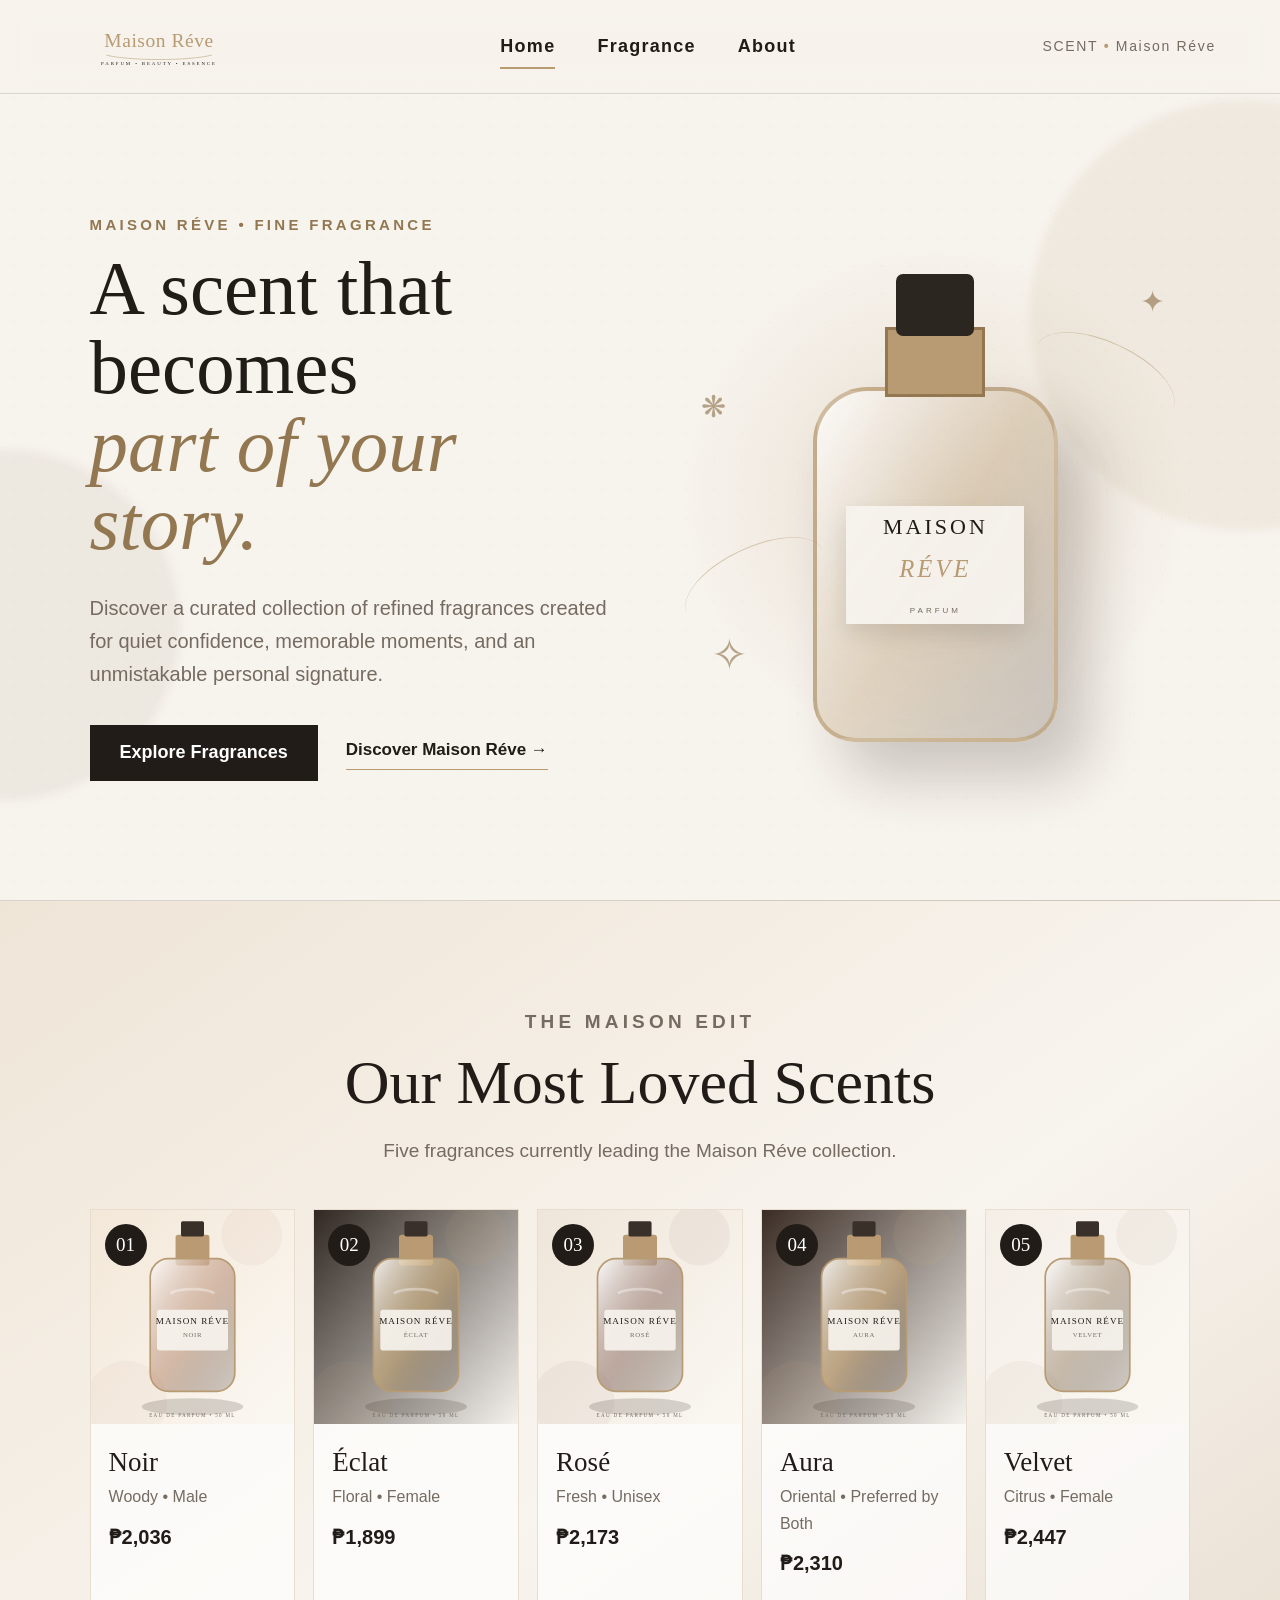
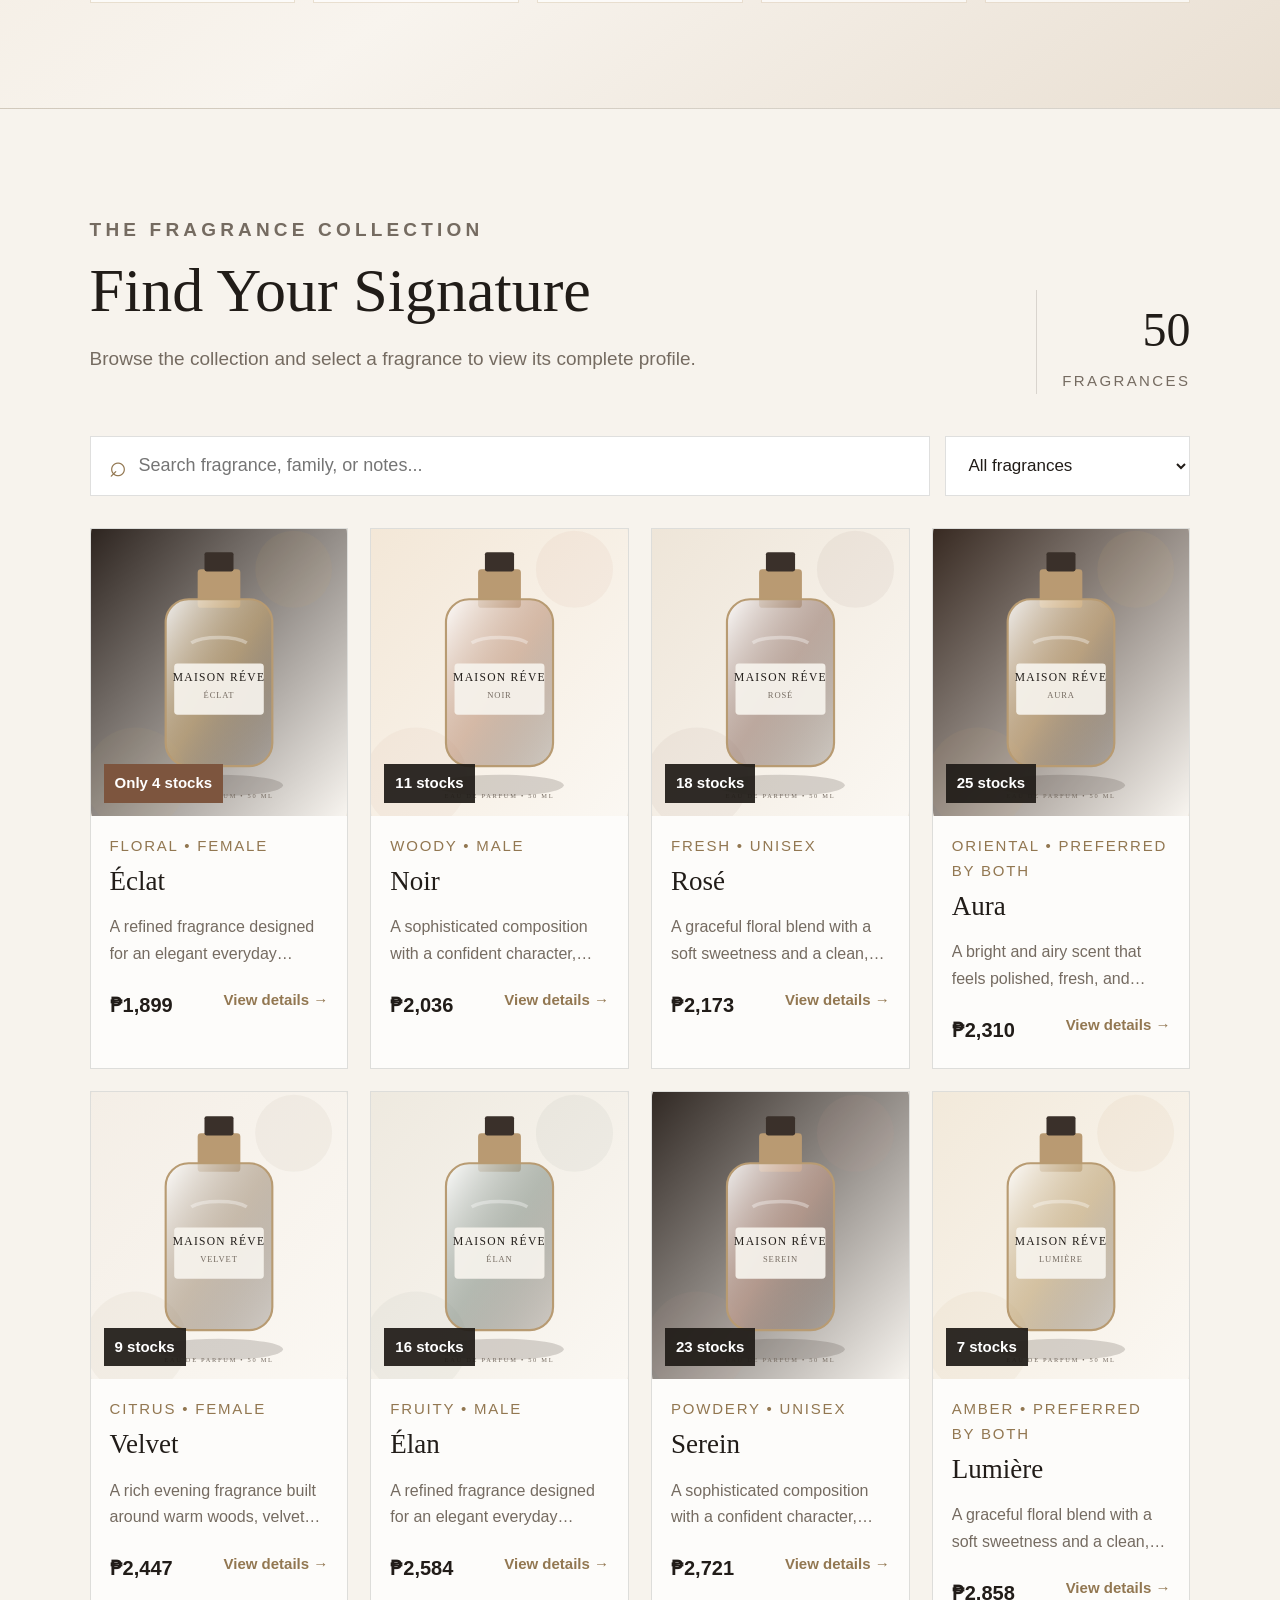
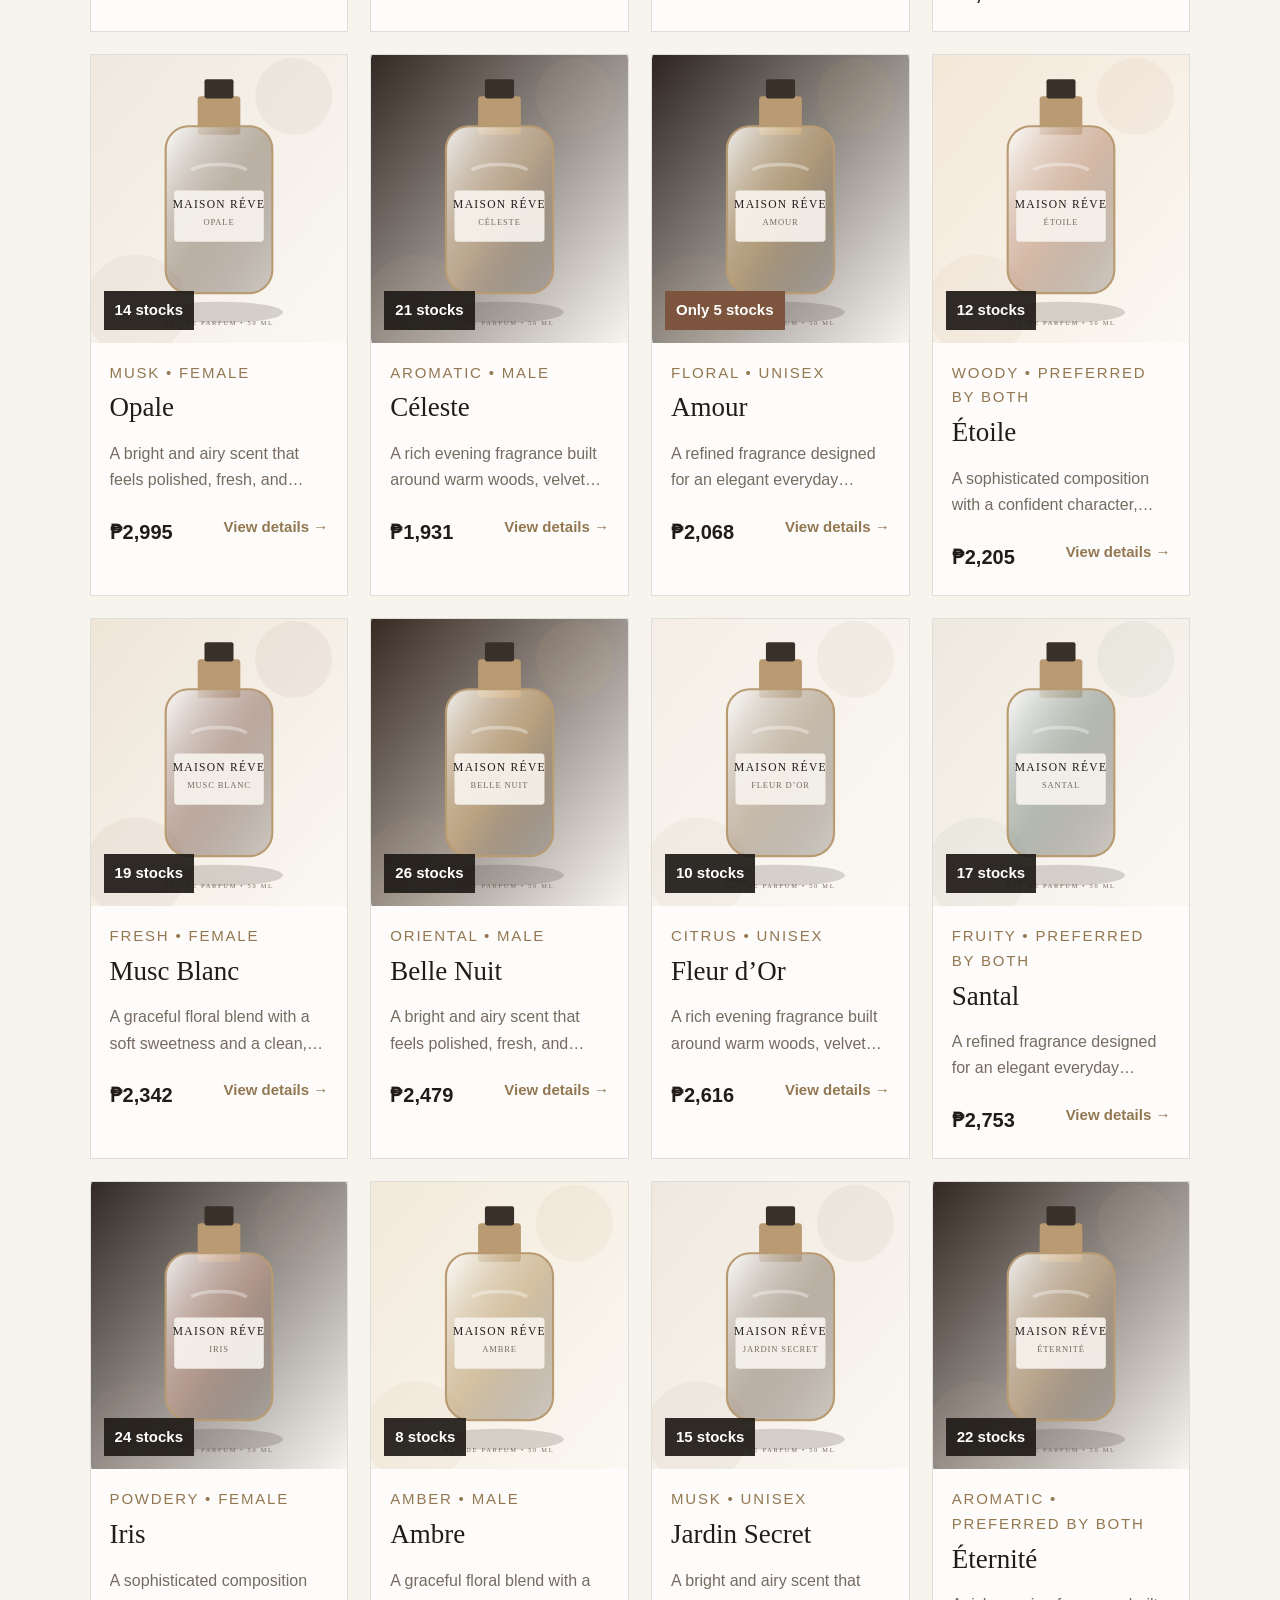
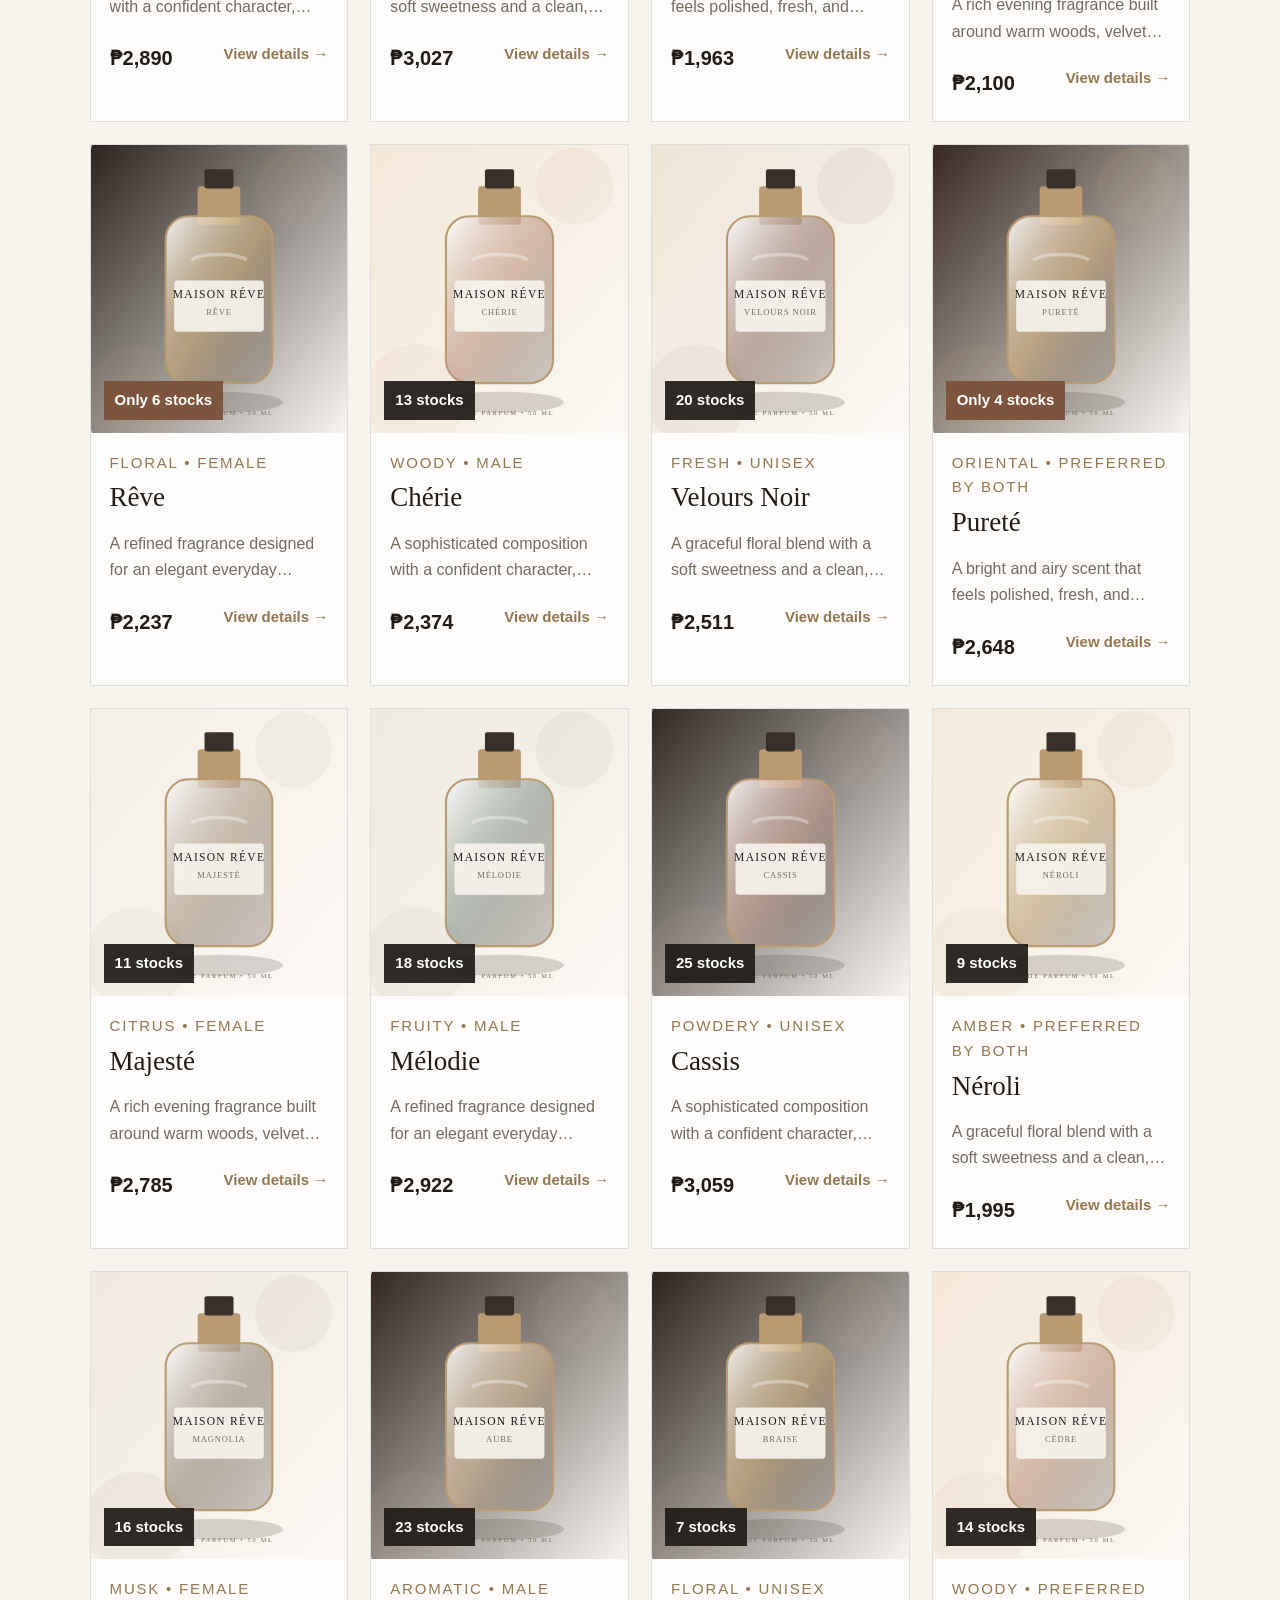
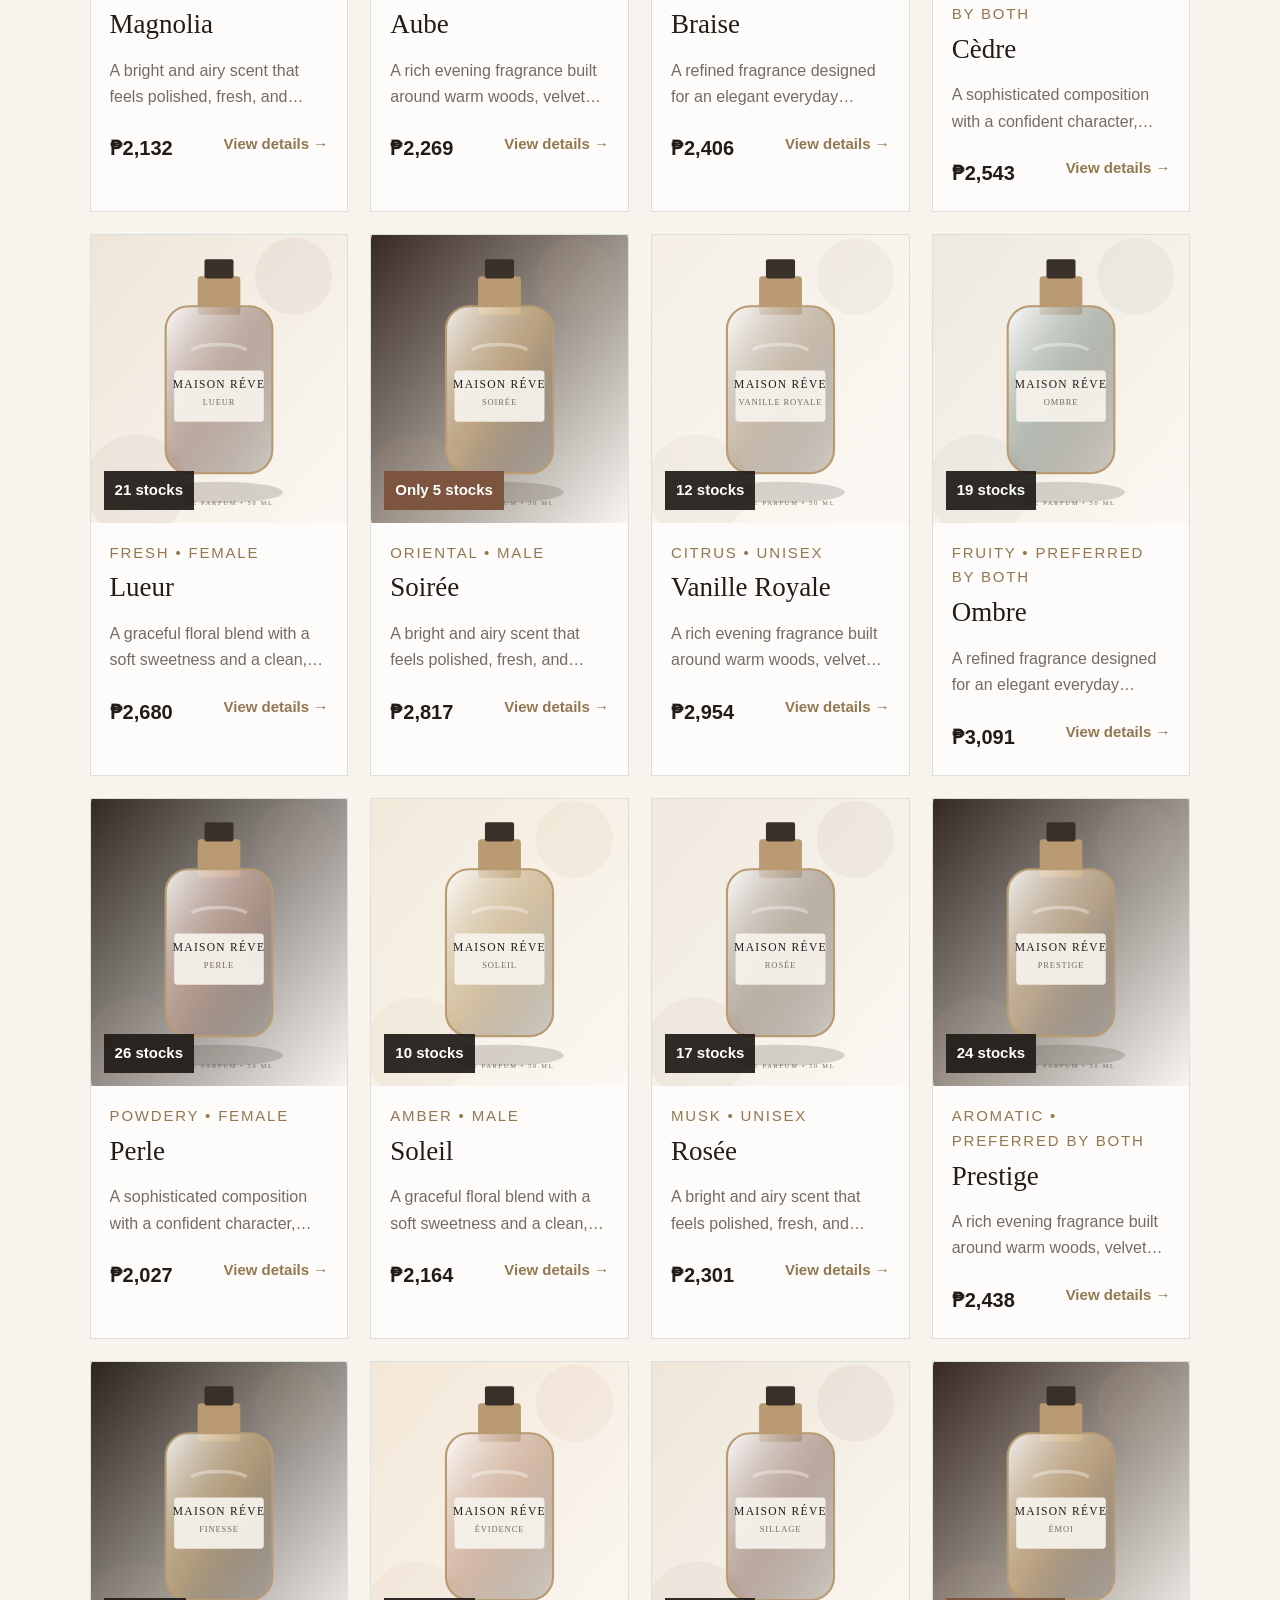
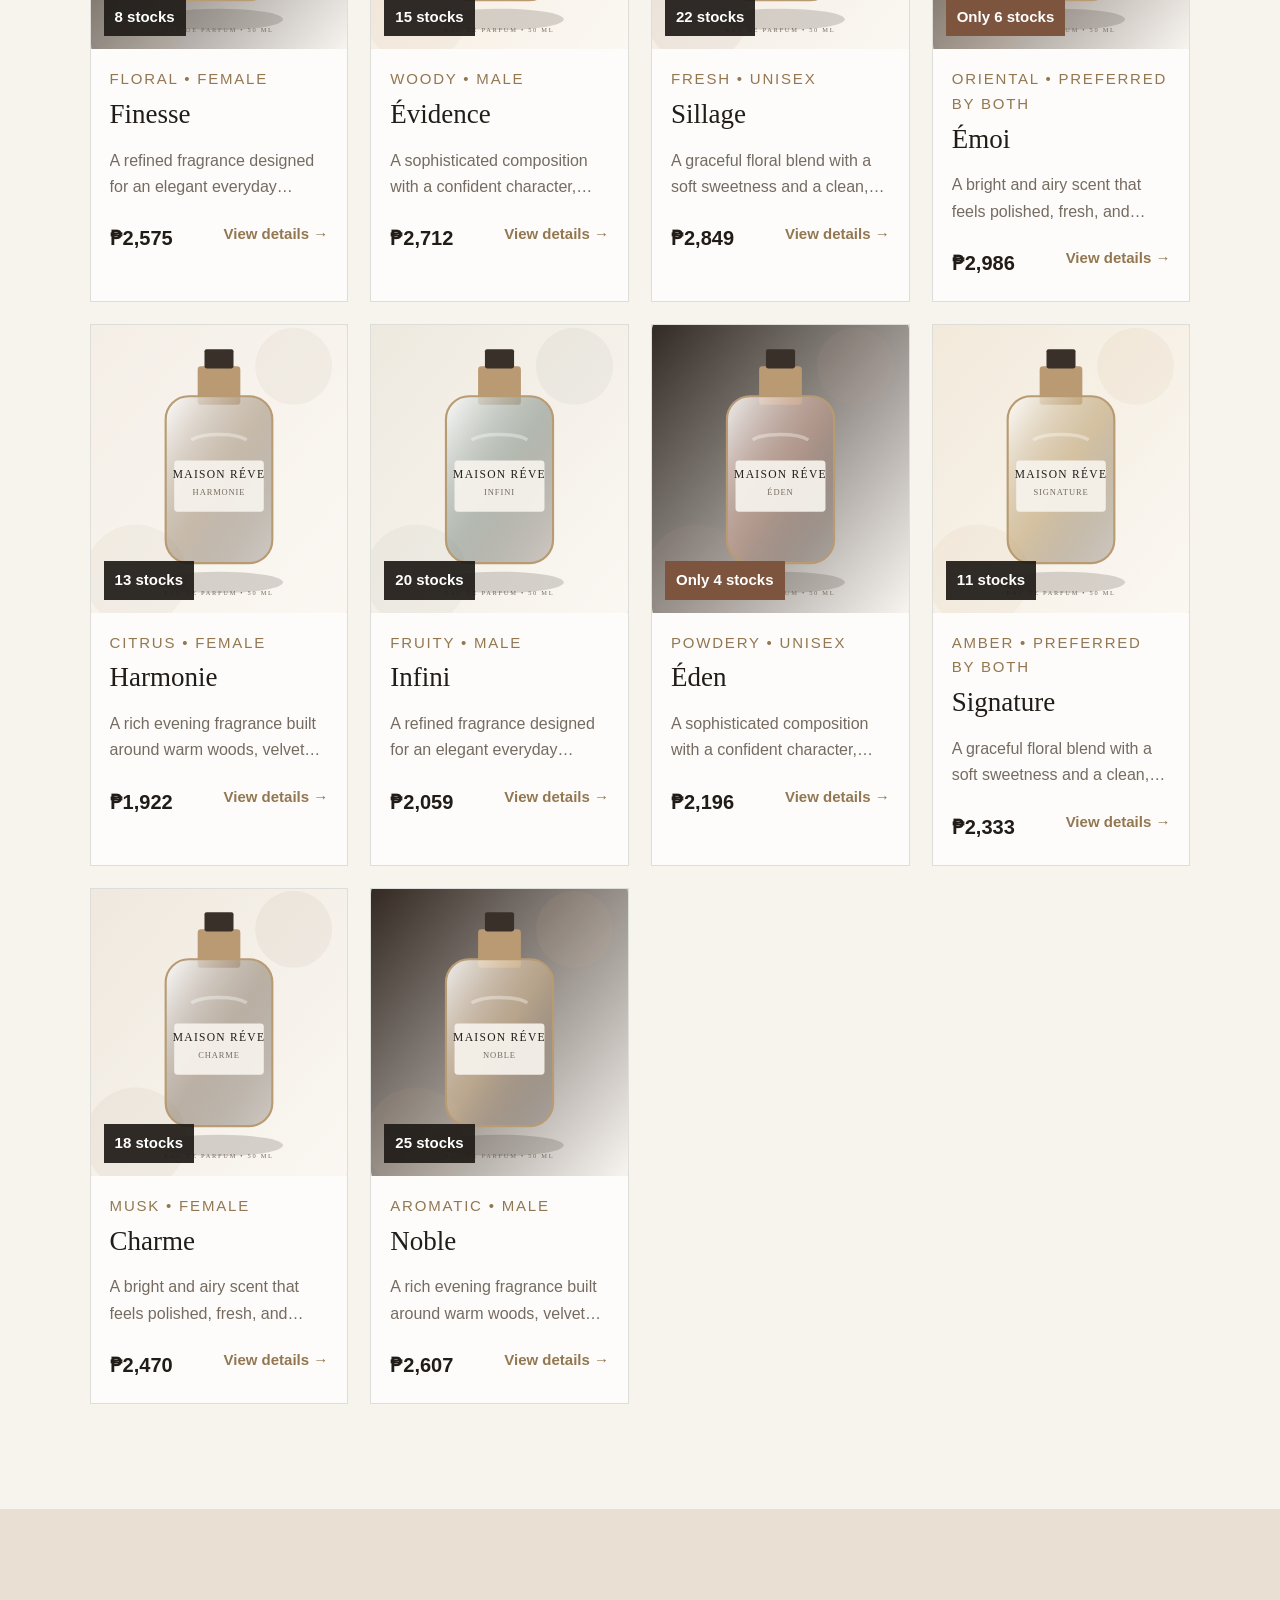
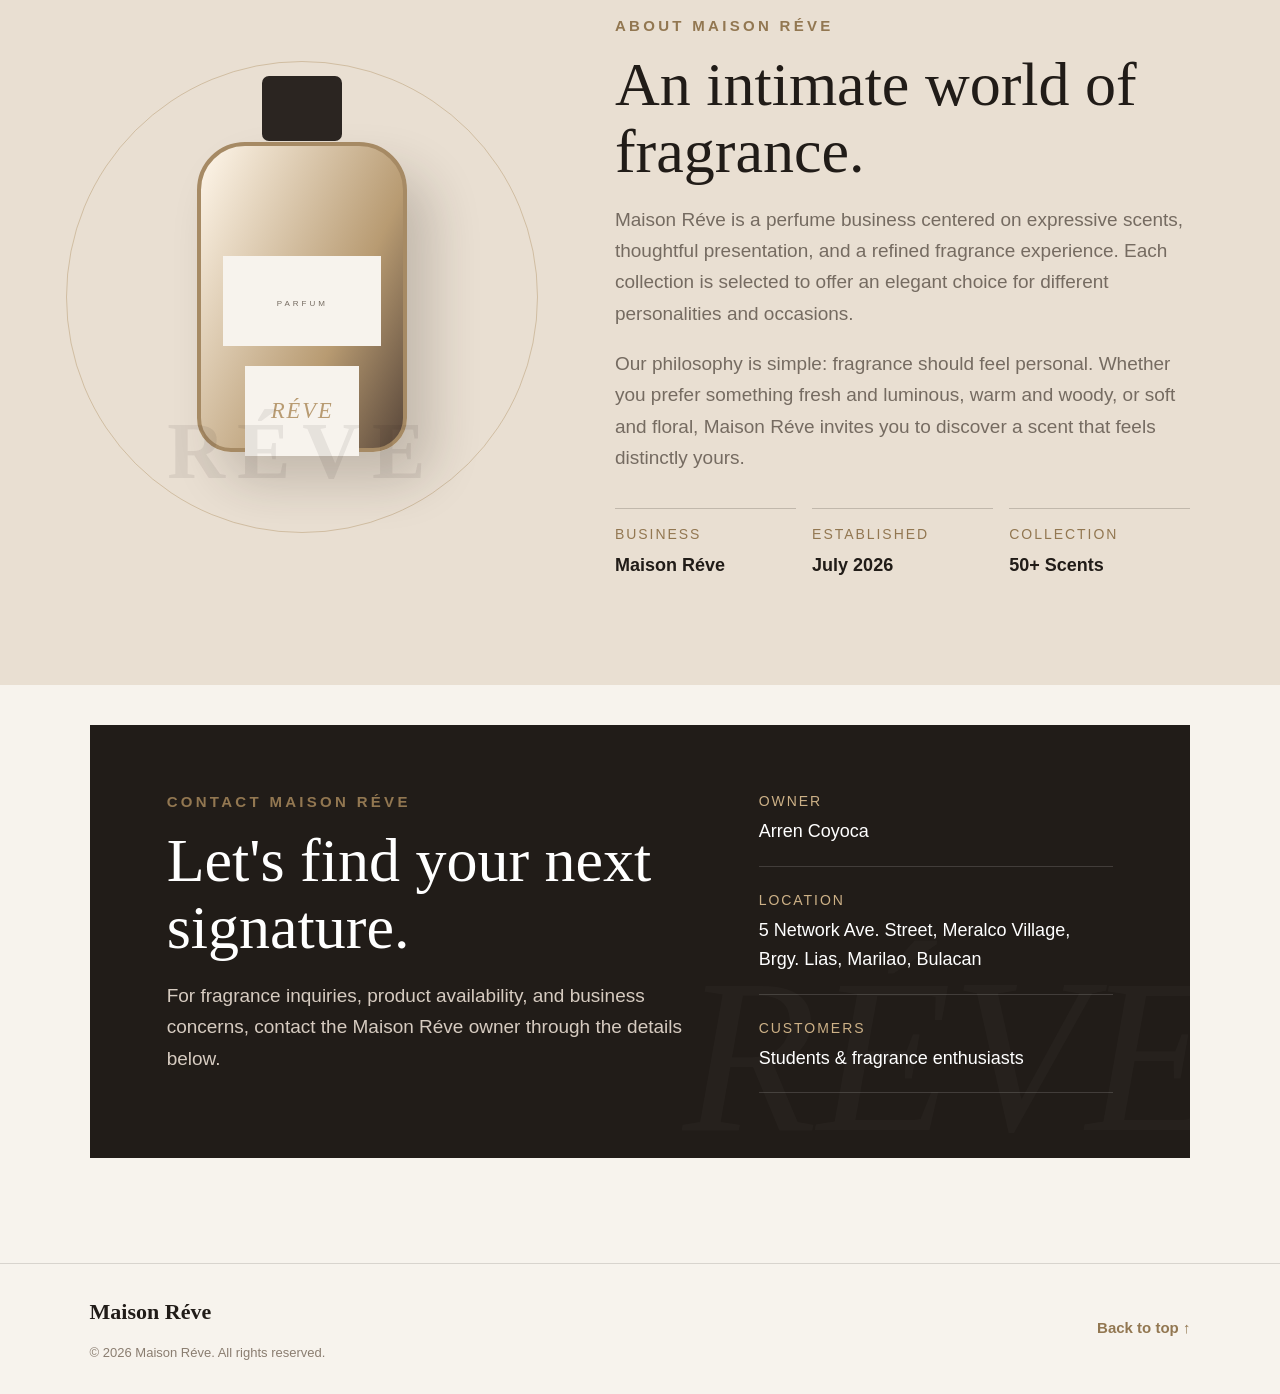
==== dashboard.html @ 2a7e4d35 "first" ====
<!doctype html>
<html lang="en">
  <head>
    <meta charset="UTF-8" />
    <meta name="viewport" content="width=device-width,initial-scale=1.0" />
    <title>SCENT | Administrator Dashboard</title>
    <script>
      // Only logged-in administrators may see this page.
      if (sessionStorage.getItem("scentLoggedIn") !== "true")
        location.replace("index.html");
    </script>
    <link rel="stylesheet" href="css/dashboard.css" />
  </head>
  <body>
    <!-- Decorative perfume bottle shapes (re-used across the page) -->
    <svg width="0" height="0" style="position:absolute" aria-hidden="true">
      <defs>
        <symbol id="bt-a" viewBox="0 0 120 200">
          <g fill="currentColor" fill-opacity=".1" stroke="currentColor" stroke-width="2" stroke-linejoin="round">
            <rect x="42" y="6" width="36" height="32" rx="4" />
            <rect x="52" y="38" width="16" height="14" />
            <rect x="20" y="52" width="80" height="140" rx="24" />
          </g>
          <rect x="34" y="104" width="52" height="46" rx="3" fill="none" stroke="currentColor" stroke-width="1.5" opacity=".8" />
          <path d="M33 86C33 74 40 68 48 65" fill="none" stroke="currentColor" stroke-width="3" stroke-linecap="round" opacity=".5" />
        </symbol>
        <symbol id="bt-b" viewBox="0 0 120 200">
          <g fill="currentColor" fill-opacity=".1" stroke="currentColor" stroke-width="2" stroke-linejoin="round">
            <circle cx="60" cy="22" r="16" />
            <rect x="50" y="38" width="20" height="12" />
            <rect x="34" y="50" width="52" height="144" rx="10" />
          </g>
          <path d="M34 128H86" stroke="currentColor" stroke-width="1.5" opacity=".7" />
          <path d="M44 64V112" stroke="currentColor" stroke-width="3" stroke-linecap="round" opacity=".5" />
        </symbol>
        <symbol id="bt-c" viewBox="0 0 120 200">
          <g fill="currentColor" fill-opacity=".1" stroke="currentColor" stroke-width="2" stroke-linejoin="round">
            <rect x="46" y="6" width="28" height="24" rx="5" />
            <rect x="52" y="30" width="16" height="48" />
            <circle cx="60" cy="134" r="58" />
          </g>
          <ellipse cx="60" cy="140" rx="28" ry="20" fill="none" stroke="currentColor" stroke-width="1.5" opacity=".7" />
          <path d="M24 118C26 100 36 90 48 86" fill="none" stroke="currentColor" stroke-width="3" stroke-linecap="round" opacity=".5" />
        </symbol>
      </defs>
    </svg>

    <!-- Entry / exit curtain (the elegant transition) -->
    <div class="curtain" id="curtain" aria-hidden="true">
      <div class="curtain-inner">
        <svg class="curtain-bottle" viewBox="0 0 120 200"><use href="#bt-a" /></svg>
        <small id="curtainSmall">MAISON RÉVE</small>
        <p id="curtainText">Opening your dashboard…</p>
      </div>
    </div>

    <!-- Decorative background bottles -->
    <svg class="deco d1" viewBox="0 0 120 200" aria-hidden="true"><use href="#bt-a" /></svg>
    <svg class="deco d2" viewBox="0 0 120 200" aria-hidden="true"><use href="#bt-c" /></svg>
    <svg class="deco d3" viewBox="0 0 120 200" aria-hidden="true"><use href="#bt-b" /></svg>

    <div class="app">
      <!-- ================= SIDEBAR ================= -->
      <aside class="sidebar" id="sidebar">
        <div class="side-brand">
          <div class="wordmark">MAISON <em>RÉVE</em></div>
          <small>SCENT • ADMINISTRATOR</small>
        </div>

        <nav class="side-nav" aria-label="Dashboard tabs">
          <button class="nav-btn active" data-tab="inventory">
            <svg viewBox="0 0 24 24"><path d="M3 7l9-4 9 4v10l-9 4-9-4z" /><path d="M3 7l9 4 9-4M12 11v10" /></svg>
            <span>Inventory</span><i>01</i>
          </button>
          <button class="nav-btn" data-tab="stock">
            <svg viewBox="0 0 24 24"><rect x="9" y="2" width="6" height="4" rx="1" /><rect x="6" y="6" width="12" height="16" rx="4" /><path d="M9.5 14h5" /></svg>
            <span>Stock Control</span><i>02</i>
          </button>
          <button class="nav-btn" data-tab="analytics">
            <svg viewBox="0 0 24 24"><path d="M4 20V10M10 20V4M16 20v-7M22 20H2" /></svg>
            <span>Sales Analytics</span><i>03</i>
          </button>
          <button class="nav-btn" data-tab="accounts">
            <svg viewBox="0 0 24 24"><circle cx="12" cy="8" r="4" /><path d="M4 21c1-5 5-7 8-7s7 2 8 7" /></svg>
            <span>Accounts</span><i>04</i>
          </button>
        </nav>

        <svg class="side-deco" viewBox="0 0 240 200" aria-hidden="true">
          <use href="#bt-b" x="0" y="30" width="72" height="120" />
          <use href="#bt-a" x="70" y="0" width="100" height="166" />
          <use href="#bt-c" x="150" y="40" width="80" height="133" />
        </svg>

        <div class="side-foot">
          <button class="logout" id="logoutBtn">
            <svg viewBox="0 0 24 24"><path d="M9 4H5a1 1 0 0 0-1 1v14a1 1 0 0 0 1 1h4M16 8l4 4-4 4M20 12H9" /></svg>
            Log out
          </button>
          <div class="user">
            <img id="userPhoto" alt="Administrator photo" />
            <div>
              <strong id="userName">admin</strong>
              <small id="userEmail"></small>
            </div>
          </div>
        </div>
      </aside>
      <div class="scrim" id="scrim"></div>

      <!-- ================= MAIN ================= -->
      <main class="main">
        <button class="menu-btn" id="menuBtn" aria-label="Open menu">☰</button>

        <!-- 01 INVENTORY -->
        <section class="tab active" id="tab-inventory">
          <header class="page-hero">
            <div>
              <p class="eyebrow">TAB 01</p>
              <h1>Inventory</h1>
              <p>Every fragrance in the Maison Réve collection, with live stock levels and prices.</p>
            </div>
            <svg class="hero-bottles" viewBox="0 0 300 200" aria-hidden="true">
              <use href="#bt-b" x="10" y="40" width="72" height="120" />
              <use href="#bt-a" x="80" y="10" width="110" height="183" />
              <use href="#bt-c" x="190" y="50" width="88" height="146" />
            </svg>
          </header>

          <div class="panel">
            <div class="toolbar">
              <label class="search">
                <svg viewBox="0 0 24 24"><circle cx="11" cy="11" r="7" /><path d="M20 20l-4-4" /></svg>
                <input id="invSearch" type="search" placeholder="Search product name…" autocomplete="off" />
              </label>
              <span class="muted" id="invCount"></span>
              <div class="spacer"></div>
              <button class="btn danger-outline" id="invDeleteSel" disabled>Delete Selected (0)</button>
              <button class="btn gold" id="invAdd">+ Add Product</button>
            </div>
            <div class="table-wrap">
              <table class="tbl" id="invTable">
                <thead>
                  <tr>
                    <th class="c-check"><input type="checkbox" id="invAll" aria-label="Select all" /></th>
                    <th>Image</th>
                    <th>Product name</th>
                    <th>Category</th>
                    <th class="num">Stock qty</th>
                    <th class="num">Retail price</th>
                    <th>Availability</th>
                    <th class="actions-h">Actions</th>
                  </tr>
                </thead>
                <tbody id="invBody"></tbody>
              </table>
              <div class="empty" id="invEmpty" hidden>No products match your search.</div>
            </div>
            <p class="hint">Tip: click a row (or its checkbox) to select it, then use <strong>Delete Selected</strong> to remove several products at once.</p>
          </div>
        </section>

        <!-- 02 STOCK CONTROL -->
        <section class="tab" id="tab-stock">
          <header class="page-hero">
            <div>
              <p class="eyebrow">TAB 02</p>
              <h1>Stock Control</h1>
              <p>Click a product to deduct units from the inventory. Every deduction is recorded as a sales transaction.</p>
            </div>
            <svg class="hero-bottles" viewBox="0 0 300 200" aria-hidden="true">
              <use href="#bt-c" x="10" y="50" width="88" height="146" />
              <use href="#bt-a" x="100" y="10" width="110" height="183" />
              <use href="#bt-b" x="215" y="40" width="72" height="120" />
            </svg>
          </header>

          <div class="panel">
            <div class="toolbar">
              <label class="search">
                <svg viewBox="0 0 24 24"><circle cx="11" cy="11" r="7" /><path d="M20 20l-4-4" /></svg>
                <input id="scSearch" type="search" placeholder="Search fragrance…" autocomplete="off" />
              </label>
              <select id="scCat" aria-label="Filter by category">
                <option value="all">All categories</option>
                <option>Female</option>
                <option>Male</option>
                <option>Unisex</option>
                <option>Preferred by Both</option>
              </select>
              <span class="muted" id="scCount"></span>
            </div>
            <div class="sc-grid" id="scGrid"></div>
            <div class="empty" id="scEmpty" hidden>No fragrances match your search.</div>
          </div>
        </section>

        <!-- 03 SALES ANALYTICS -->
        <section class="tab" id="tab-analytics">
          <header class="page-hero">
            <div>
              <p class="eyebrow">TAB 03</p>
              <h1>Sales Analytics</h1>
              <p>Income, best sellers and transactions, updated automatically from Stock Control.</p>
            </div>
            <svg class="hero-bottles" viewBox="0 0 300 200" aria-hidden="true">
              <use href="#bt-a" x="10" y="20" width="100" height="166" />
              <use href="#bt-c" x="110" y="50" width="88" height="146" />
              <use href="#bt-b" x="205" y="30" width="72" height="120" />
            </svg>
          </header>

          <div class="an-top">
            <div class="kpis" id="anKpis"></div>
          </div>

          <div class="panel">
            <div class="an-head">
              <div>
                <h2>Income overview</h2>
                <p class="muted" id="anRangeLabel"></p>
              </div>
              <div class="export">
                <span>Print report:</span>
                <button class="btn small" data-export="pdf">PDF</button>
                <button class="btn small" data-export="png">PNG</button>
                <button class="btn small" data-export="jpeg">JPEG</button>
              </div>
            </div>

            <div class="seg" id="anModes" role="tablist">
              <button class="active" data-mode="daily">Daily</button>
              <button data-mode="weekly">Weekly</button>
              <button data-mode="annual">Annual</button>
              <button data-mode="custom">Date range</button>
            </div>

            <div class="an-controls" id="anControls">
              <label id="anYearWrap" hidden>Year <select id="anYear"></select></label>
              <span id="anRangeWrap" hidden>
                <label>From <input type="date" id="anFrom" /></label>
                <label>To <input type="date" id="anTo" /></label>
              </span>
            </div>
            <p class="error" id="anError"></p>

            <div class="chart" id="anChart"></div>
          </div>

          <div class="stat-row" id="anStats"></div>

          <div class="two-col">
            <div class="panel">
              <h2>Top 5 most selling products</h2>
              <p class="muted" id="anTopNote"></p>
              <div id="anTop"></div>
            </div>
            <div class="panel">
              <h2>Latest transactions</h2>
              <p class="muted" id="anTxNote"></p>
              <div class="table-wrap short">
                <table class="tbl compact" id="anTxTable">
                  <thead>
                    <tr><th>ID</th><th>Date &amp; time</th><th>Product</th><th class="num">Qty</th><th class="num">Total</th></tr>
                  </thead>
                  <tbody id="anTx"></tbody>
                </table>
              </div>
            </div>
          </div>
        </section>

        <!-- 04 ACCOUNTS -->
        <section class="tab" id="tab-accounts">
          <header class="page-hero">
            <div>
              <p class="eyebrow">TAB 04</p>
              <h1>Accounts</h1>
              <p>Registered administrator accounts. Only the owner can create, edit or delete accounts.</p>
            </div>
            <svg class="hero-bottles" viewBox="0 0 300 200" aria-hidden="true">
              <use href="#bt-b" x="20" y="40" width="72" height="120" />
              <use href="#bt-c" x="95" y="45" width="88" height="146" />
              <use href="#bt-a" x="185" y="10" width="100" height="166" />
            </svg>
          </header>

          <div class="panel">
            <div class="toolbar">
              <strong class="panel-title" id="acCount"></strong>
              <span class="spacer"></span>
              <button class="btn gold" id="acAdd" hidden>+ Add Account</button>
            </div>
            <p class="ac-note" id="acNote" hidden>You are signed in as an administrator. Only the owner can create, edit or delete accounts.</p>
            <div class="table-wrap">
              <table class="tbl">
                <thead>
                  <tr><th>Photo</th><th>Name</th><th>Username</th><th>Email</th><th>Registered</th><th>Last login</th><th>Status</th><th class="ac-actions-th" hidden>Actions</th></tr>
                </thead>
                <tbody id="acBody"></tbody>
              </table>
            </div>
            <p class="hint">
              Demo data is stored in this browser only.
              <button class="link" id="resetDemo">Reset demo data</button>
            </p>
          </div>
        </section>

        <footer class="foot">© <span id="year"></span> Maison Réve • SCENT — Stock Control with Earnings Notification Tracker</footer>
      </main>
    </div>

    <!-- ================= DIALOGS ================= -->
    <!-- Add / Edit product -->
    <dialog id="productDialog">
      <form class="dlg wide" id="pfForm" novalidate>
        <button type="button" class="dlg-x" data-close aria-label="Close">×</button>
        <p class="eyebrow" id="pfEyebrow">NEW PRODUCT</p>
        <h2 id="pfTitle">Add Product</h2>
        <div class="pf-grid">
          <div class="pf-photo">
            <div class="pf-preview"><img id="pfPreview" alt="" hidden /><span id="pfPreviewEmpty">No image yet</span></div>
            <label class="btn small upload">Upload image<input type="file" id="pfImage" accept="image/*" hidden /></label>
            <small class="muted">PNG, JPG or SVG. It is resized automatically.</small>
          </div>
          <div class="pf-fields">
            <label class="full">Product name *<input id="pfName" maxlength="40" placeholder="e.g. Éclat" /></label>
            <label>Category *<select id="pfCategory"></select></label>
            <label>Scent family *<select id="pfFamily"></select></label>
            <label>Retail price (₱) *<input id="pfPrice" type="number" min="1" step="1" placeholder="2499" /></label>
            <label>Stock quantity *<input id="pfStock" type="number" min="0" step="1" placeholder="12" /></label>
            <label>Bottle size<input id="pfSize" maxlength="12" placeholder="50 ml" /></label>
            <label>Key notes<input id="pfNotes" maxlength="80" placeholder="bergamot, jasmine, vanilla" /></label>
            <label class="full">Description<textarea id="pfDesc" rows="3" maxlength="260" placeholder="Describe the fragrance…"></textarea></label>
          </div>
        </div>
        <p class="error" id="pfError"></p>
        <div class="dlg-actions">
          <button type="button" class="btn" data-close>Cancel</button>
          <button type="submit" class="btn gold" id="pfSubmit">Save Product</button>
        </div>
      </form>
    </dialog>

    <!-- Add / Edit account (owner only) -->
    <dialog id="accountDialog">
      <form class="dlg acct" id="acForm" novalidate>
        <button type="button" class="dlg-x" data-close aria-label="Close">×</button>
        <p class="eyebrow" id="acEyebrow">NEW ACCOUNT</p>
        <h2 id="acTitle">Add Account</h2>
        <div class="ac-grid">
          <div class="ac-photo">
            <div class="ac-preview"><img id="acPreview" alt="Account photo" /></div>
            <label class="btn small upload">Upload photo<input type="file" id="acPhoto" accept="image/*" hidden /></label>
            <small class="muted">Optional.</small>
          </div>
          <div class="pf-fields">
            <label class="full">Full name *<input id="acName" maxlength="40" placeholder="e.g. Isabelle Navarro" /></label>
            <label>Username *<input id="acUser" maxlength="20" placeholder="isabelle.n" autocomplete="off" /></label>
            <label>Email address *<input id="acEmail" type="email" maxlength="60" placeholder="name@maisonreve.com" autocomplete="off" /></label>
            <label class="full"><span id="acPassLabel">Password *</span><input id="acPass" type="password" maxlength="40" placeholder="At least 6 characters" autocomplete="new-password" /></label>
          </div>
        </div>
        <p class="error" id="acError"></p>
        <div class="dlg-actions">
          <button type="button" class="btn" data-close>Cancel</button>
          <button type="submit" class="btn gold" id="acSubmit">Save Account</button>
        </div>
      </form>
    </dialog>

    <!-- Stock control panel -->
    <dialog id="stockDialog">
      <form class="dlg stock" id="sdForm" novalidate>
        <button type="button" class="dlg-x" data-close aria-label="Close">×</button>
        <div class="sd-img"><img id="sdImg" alt="" /></div>
        <div class="sd-body">
          <p class="eyebrow">STOCK CONTROL</p>
          <h2 id="sdName"></h2>
          <p class="muted" id="sdMeta"></p>
          <div class="sd-facts">
            <div><small>In stock</small><strong id="sdStock"></strong></div>
            <div><small>Unit price</small><strong id="sdPrice"></strong></div>
          </div>
          <label class="sd-qty">Quantity to deduct
            <div class="stepper">
              <button type="button" id="sdMinus" aria-label="Decrease">−</button>
              <input id="sdQty" type="number" min="1" step="1" value="1" inputmode="numeric" />
              <button type="button" id="sdPlus" aria-label="Increase">+</button>
            </div>
          </label>
          <div class="sd-sum">
            <div><span>Units to deduct</span><strong id="sdUnits">1</strong></div>
            <div><span>Total sum</span><strong id="sdTotal"></strong></div>
            <div><span>Remaining after deduction</span><strong id="sdAfter"></strong></div>
          </div>
          <p class="error" id="sdError"></p>
          <div class="dlg-actions">
            <button type="button" class="btn" data-close>Cancel</button>
            <button type="submit" class="btn dark" id="sdDeduct">Deduct Product</button>
          </div>
        </div>
      </form>
    </dialog>

    <!-- Generic confirmation -->
    <dialog id="confirmDialog">
      <div class="dlg small">
        <p class="eyebrow" id="cfEyebrow">PLEASE CONFIRM</p>
        <h2 id="cfTitle"></h2>
        <p id="cfMessage"></p>
        <div class="dlg-actions">
          <button type="button" class="btn" id="cfCancel">Cancel</button>
          <button type="button" class="btn dark" id="cfOk">Confirm</button>
        </div>
      </div>
    </dialog>

    <div class="tooltip" id="tip" hidden></div>
    <div class="toasts" id="toasts" aria-live="polite"></div>

    <script src="js/store.js"></script>
    <script src="js/dashboard.js"></script>
  </body>
</html>
---- css/dashboard.css ----
/* =========================================================
   SCENT — Administrator Dashboard
   Offline-first: no web fonts, CDNs or external images.
   ========================================================= */
:root {
  --ivory: #f7f3ed;
  --cream: #efe8de;
  --white: #fff;
  --espresso: #211c18;
  --gold: #b89b72;
  --gold2: #927751;
  --taupe: #756b61;
  --line: rgba(33, 28, 24, 0.13);
  --green: #25663a;
  --green-bg: #e1f1e5;
  --yellow: #8a6400;
  --yellow-bg: #fff1bf;
  --red: #a02b1d;
  --red-bg: #fbdfdb;
  --serif: Georgia, "Times New Roman", serif;
  --sans: "Segoe UI", Arial, Helvetica, sans-serif;
  --shadow: 0 18px 50px rgba(45, 34, 25, 0.1);
  --side: 280px;
}
* {
  box-sizing: border-box;
}
html {
  scroll-behavior: smooth;
}
body {
  margin: 0;
  background: var(--ivory);
  color: var(--espresso);
  font-family: var(--sans);
  font-size: 17px;
  line-height: 1.55;
}
body:before {
  content: "";
  position: fixed;
  inset: 0;
  pointer-events: none;
  z-index: -2;
  opacity: 0.3;
  background-image: radial-gradient(rgba(184, 155, 114, 0.22) 1px, transparent 1px);
  background-size: 28px 28px;
}
button,
input,
select,
textarea {
  font: inherit;
  color: inherit;
}
button {
  cursor: pointer;
}
h1,
h2,
h3 {
  font-family: var(--serif);
  font-weight: 400;
  margin: 0;
}
.muted {
  color: var(--taupe);
  font-size: 15px;
}
.eyebrow {
  margin: 0;
  letter-spacing: 0.22em;
  font-size: 12px;
  font-weight: 700;
  color: var(--gold2);
}

/* ---------- Decorative background bottles ---------- */
.deco {
  position: fixed;
  z-index: -1;
  pointer-events: none;
  color: var(--gold);
  opacity: 0.16;
}
.d1 {
  width: 230px;
  right: 2%;
  bottom: -40px;
  transform: rotate(14deg);
}
.d2 {
  width: 190px;
  right: 22%;
  top: 38%;
  opacity: 0.08;
  transform: rotate(-12deg);
}
.d3 {
  width: 150px;
  left: calc(var(--side) + 20px);
  bottom: 6%;
  opacity: 0.1;
  transform: rotate(-8deg);
}

/* ---------- Layout ---------- */
.app {
  display: grid;
  grid-template-columns: var(--side) 1fr;
  min-height: 100vh;
}
.main {
  min-width: 0;
  padding: 32px 4% 20px;
  animation: mainIn 0.9s ease both 0.35s;
}
@keyframes mainIn {
  from {
    opacity: 0;
    transform: translateY(14px);
  }
  to {
    opacity: 1;
    transform: none;
  }
}
.tab {
  display: none;
}
.tab.active {
  display: block;
  animation: tabIn 0.45s ease both;
}
@keyframes tabIn {
  from {
    opacity: 0;
    transform: translateY(10px);
  }
  to {
    opacity: 1;
    transform: none;
  }
}

/* ---------- Sidebar ---------- */
.sidebar {
  position: sticky;
  top: 0;
  height: 100vh;
  display: flex;
  flex-direction: column;
  color: #e9dfd0;
  background: radial-gradient(circle at 20% 0%, rgba(184, 155, 114, 0.22), transparent 45%),
    linear-gradient(170deg, #1c1713 0%, #2b2119 60%, #3a2b1e 100%);
  border-right: 1px solid rgba(184, 155, 114, 0.25);
  z-index: 30;
  overflow: hidden;
  animation: sideIn 0.8s cubic-bezier(0.2, 0.8, 0.2, 1) both 0.25s;
}
@keyframes sideIn {
  from {
    transform: translateX(-40px);
    opacity: 0;
  }
  to {
    transform: none;
    opacity: 1;
  }
}
.side-brand {
  padding: 34px 28px 26px;
  border-bottom: 1px solid rgba(184, 155, 114, 0.22);
}
.wordmark {
  font: 26px var(--serif);
  letter-spacing: 0.14em;
  color: #fff;
}
.wordmark em {
  color: var(--gold);
  font-style: italic;
}
.side-brand small {
  display: block;
  margin-top: 6px;
  font-size: 11px;
  letter-spacing: 0.3em;
  color: #b9a584;
}
.side-nav {
  display: flex;
  flex-direction: column;
  padding: 22px 14px 0;
  gap: 6px;
  position: relative;
  z-index: 1;
}
.nav-btn {
  display: flex;
  align-items: center;
  gap: 14px;
  width: 100%;
  padding: 15px 16px;
  background: transparent;
  border: 0;
  border-left: 3px solid transparent;
  color: #d8ccba;
  font-size: 17px;
  text-align: left;
  transition: 0.25s;
}
.nav-btn svg {
  width: 22px;
  height: 22px;
  fill: none;
  stroke: currentColor;
  stroke-width: 1.6;
  stroke-linecap: round;
  stroke-linejoin: round;
  flex: none;
}
.nav-btn span {
  flex: 1;
}
.nav-btn i {
  font-style: normal;
  font-size: 12px;
  letter-spacing: 0.12em;
  opacity: 0.45;
}
.nav-btn:hover {
  background: rgba(184, 155, 114, 0.1);
  color: #fff;
}
.nav-btn.active {
  background: linear-gradient(90deg, rgba(184, 155, 114, 0.28), rgba(184, 155, 114, 0.05));
  border-left-color: var(--gold);
  color: #fff;
}
.nav-btn.active i {
  opacity: 0.9;
  color: var(--gold);
}
.side-deco {
  position: absolute;
  left: 20px;
  right: 20px;
  bottom: 150px;
  width: calc(100% - 40px);
  color: var(--gold);
  opacity: 0.3;
  pointer-events: none;
}
.side-foot {
  margin-top: auto;
  padding: 18px 20px 22px;
  border-top: 1px solid rgba(184, 155, 114, 0.22);
  background: rgba(20, 16, 12, 0.45);
  position: relative;
  z-index: 1;
}
.logout {
  width: 100%;
  display: flex;
  align-items: center;
  justify-content: center;
  gap: 10px;
  height: 44px;
  margin-bottom: 14px;
  background: transparent;
  border: 1px solid rgba(184, 155, 114, 0.55);
  color: #f0e3cc;
  font-weight: 600;
  letter-spacing: 0.04em;
  transition: 0.25s;
}
.logout svg {
  width: 18px;
  height: 18px;
  fill: none;
  stroke: currentColor;
  stroke-width: 1.7;
  stroke-linecap: round;
  stroke-linejoin: round;
}
.logout:hover {
  background: var(--gold);
  color: var(--espresso);
}
.user {
  display: flex;
  align-items: center;
  gap: 13px;
}
.user img {
  width: 50px;
  height: 50px;
  border-radius: 50%;
  object-fit: cover;
  border: 2px solid var(--gold);
  flex: none;
}
.user div {
  min-width: 0;
}
.user strong {
  display: block;
  font-size: 17px;
  color: #fff;
  white-space: nowrap;
  overflow: hidden;
  text-overflow: ellipsis;
}
.user small {
  display: block;
  font-size: 12.5px;
  color: #b9a584;
  white-space: nowrap;
  overflow: hidden;
  text-overflow: ellipsis;
}

.menu-btn {
  display: none;
  position: fixed;
  top: 14px;
  left: 14px;
  z-index: 25;
  width: 46px;
  height: 46px;
  border: 1px solid var(--line);
  background: #fff;
  font-size: 22px;
  box-shadow: var(--shadow);
}
.scrim {
  display: none;
}

/* ---------- Page hero ---------- */
.page-hero {
  position: relative;
  overflow: hidden;
  display: flex;
  align-items: center;
  justify-content: space-between;
  min-height: 150px;
  margin-bottom: 26px;
  padding: 30px 40px;
  color: #fff;
  background: radial-gradient(circle at 85% 20%, rgba(255, 214, 150, 0.28), transparent 45%),
    linear-gradient(115deg, #211c18 0%, #4a3626 55%, #a97a43 135%);
  box-shadow: var(--shadow);
}
.page-hero .eyebrow {
  color: #d9bf91;
}
.page-hero h1 {
  font-size: 44px;
  line-height: 1.1;
  margin: 4px 0 6px;
}
.page-hero p:not(.eyebrow) {
  margin: 0;
  max-width: 560px;
  color: #eadfcf;
  font-size: 16px;
}
.hero-bottles {
  width: 300px;
  height: 200px;
  flex: none;
  color: #e6cfa2;
  margin: -30px 0 -40px;
  opacity: 0.85;
}

/* ---------- Panels ---------- */
.panel {
  background: #fff;
  border: 1px solid var(--line);
  border-top: 3px solid var(--gold);
  padding: 24px 26px;
  box-shadow: var(--shadow);
  margin-bottom: 26px;
}
.panel h2 {
  font-size: 26px;
}
.panel-title {
  font: 22px var(--serif);
}
.toolbar {
  display: flex;
  align-items: center;
  flex-wrap: wrap;
  gap: 12px;
  margin-bottom: 18px;
}
.spacer {
  flex: 1;
}
.search {
  position: relative;
  flex: 0 1 340px;
  min-width: 220px;
}
.search svg {
  position: absolute;
  left: 14px;
  top: 50%;
  width: 19px;
  height: 19px;
  margin-top: -9.5px;
  fill: none;
  stroke: var(--taupe);
  stroke-width: 2;
  stroke-linecap: round;
}
.search input {
  width: 100%;
  height: 46px;
  padding: 0 14px 0 42px;
  border: 1px solid #d4cbc0;
  background: #fff;
}
.toolbar select,
.an-controls select,
.an-controls input {
  height: 46px;
  padding: 0 12px;
  border: 1px solid #d4cbc0;
  background: #fff;
}
input:focus,
select:focus,
textarea:focus {
  outline: 2px solid var(--gold);
  border-color: var(--gold);
}
.hint {
  margin: 14px 0 0;
  font-size: 14px;
  color: var(--taupe);
}
.empty {
  padding: 40px 10px;
  text-align: center;
  color: var(--taupe);
}

/* ---------- Buttons ---------- */
.btn {
  height: 46px;
  padding: 0 22px;
  border: 1px solid var(--espresso);
  background: #fff;
  font-weight: 700;
  letter-spacing: 0.03em;
  transition: 0.2s;
  white-space: nowrap;
}
.btn:hover:not(:disabled) {
  background: var(--cream);
}
.btn.gold {
  background: linear-gradient(135deg, #cfae7e, #a98655);
  border-color: #a98655;
  color: #1b1511;
}
.btn.gold:hover:not(:disabled) {
  background: linear-gradient(135deg, #d8b98b, #b5925f);
}
.btn.dark {
  background: var(--espresso);
  color: #fff;
}
.btn.dark:hover:not(:disabled) {
  background: #3a312a;
}
.btn.danger {
  background: #9b3426;
  border-color: #9b3426;
  color: #fff;
}
.btn.danger:hover:not(:disabled) {
  background: #7f2a1e;
}
.btn.danger-outline {
  border-color: #b9533f;
  color: #9b3426;
}
.btn.danger-outline:hover:not(:disabled) {
  background: var(--red-bg);
}
.btn.small {
  height: 38px;
  padding: 0 16px;
  font-size: 14px;
}
.btn:disabled {
  opacity: 0.4;
  cursor: not-allowed;
}
.link {
  border: 0;
  background: none;
  padding: 0;
  color: var(--gold2);
  text-decoration: underline;
  font-size: inherit;
}

/* ---------- Tables ---------- */
.table-wrap {
  overflow: auto;
  max-height: 62vh;
  border: 1px solid var(--line);
}
.table-wrap.short {
  max-height: 420px;
}
.tbl {
  width: 100%;
  border-collapse: collapse;
  font-size: 16px;
}
.tbl th {
  position: sticky;
  top: 0;
  z-index: 2;
  background: var(--cream);
  text-align: left;
  padding: 13px 14px;
  font-size: 12.5px;
  letter-spacing: 0.12em;
  text-transform: uppercase;
  color: var(--taupe);
  border-bottom: 1px solid var(--line);
  white-space: nowrap;
}
.tbl td {
  padding: 10px 14px;
  border-bottom: 1px solid var(--line);
  vertical-align: middle;
}
.tbl tbody tr {
  transition: background 0.15s;
}
.tbl tbody tr:hover {
  background: #fbf8f3;
}
.tbl tbody tr.selected {
  background: #f4ead9;
}
.tbl .num {
  text-align: right;
  font-variant-numeric: tabular-nums;
}
.tbl td small {
  display: block;
  color: var(--taupe);
  font-size: 13px;
}
.tbl .c-check {
  width: 44px;
  text-align: center;
}
.tbl input[type="checkbox"] {
  width: 18px;
  height: 18px;
  accent-color: var(--gold2);
  cursor: pointer;
}
.tbl.compact td,
.tbl.compact th {
  padding: 9px 11px;
  font-size: 14.5px;
}
#invBody tr {
  cursor: pointer;
}
.thumb {
  width: 48px;
  height: 58px;
  object-fit: cover;
  border-radius: 6px;
  display: block;
  border: 1px solid var(--line);
  background: var(--cream);
}
.actions {
  white-space: nowrap;
  text-align: right;
}
.actions-h {
  text-align: right !important;
}
.icon-btn {
  height: 34px;
  padding: 0 13px;
  margin-left: 6px;
  background: #fff;
  border: 1px solid #cdbfa9;
  font-size: 14px;
  font-weight: 600;
}
.icon-btn:hover {
  background: var(--cream);
}
.icon-btn.del {
  color: #9b3426;
  border-color: #dcaaa0;
}
.icon-btn.del:hover {
  background: var(--red-bg);
}
.pill {
  display: inline-flex;
  align-items: center;
  gap: 7px;
  padding: 4px 13px 4px 11px;
  border-radius: 999px;
  font-size: 14px;
  font-weight: 700;
  white-space: nowrap;
}
.pill:before {
  content: "";
  width: 9px;
  height: 9px;
  border-radius: 50%;
  background: currentColor;
}
.pill.high {
  background: var(--green-bg);
  color: var(--green);
}
.pill.low {
  background: var(--yellow-bg);
  color: var(--yellow);
}
.pill.out {
  background: var(--red-bg);
  color: var(--red);
}

/* ---------- Stock control cards ---------- */
.sc-grid {
  display: grid;
  grid-template-columns: repeat(auto-fill, minmax(230px, 1fr));
  gap: 20px;
}
.sc-card {
  background: #e9dcc7;
  border: 1px solid rgba(146, 119, 81, 0.35);
  cursor: pointer;
  transition: 0.25s;
  display: flex;
  flex-direction: column;
}
.sc-card:hover,
.sc-card:focus-visible {
  transform: translateY(-5px);
  box-shadow: 0 18px 40px rgba(60, 40, 20, 0.2);
  outline: none;
}
.sc-img {
  position: relative;
  aspect-ratio: 5 / 5.4;
  background: var(--cream);
  overflow: hidden;
}
.sc-img img {
  width: 100%;
  height: 100%;
  object-fit: cover;
  display: block;
  transition: transform 0.5s;
}
.sc-card:hover .sc-img img {
  transform: scale(1.05);
}
.sc-badge {
  position: absolute;
  top: 12px;
  right: 12px;
  padding: 4px 11px;
  font-size: 13px;
  font-weight: 700;
  background: #fff;
  border-radius: 999px;
  box-shadow: 0 4px 14px rgba(0, 0, 0, 0.15);
}
.sc-badge.high {
  color: var(--green);
}
.sc-badge.low {
  color: var(--yellow);
  background: var(--yellow-bg);
}
.sc-badge.out {
  color: var(--red);
  background: var(--red-bg);
}
.sc-info {
  padding: 15px 17px 17px;
  display: flex;
  flex-direction: column;
  gap: 4px;
  flex: 1;
}
.sc-info .fam {
  font-size: 12.5px;
  letter-spacing: 0.1em;
  text-transform: uppercase;
  color: #6f5a3d;
}
.sc-info h3 {
  font-size: 23px;
}
.sc-bottom {
  margin-top: auto;
  padding-top: 8px;
  display: flex;
  justify-content: space-between;
  align-items: center;
}
.sc-bottom strong {
  font: 700 19px var(--sans);
}
.sc-bottom .go {
  font-size: 14px;
  font-weight: 700;
  color: var(--gold2);
}
.sc-card.out {
  opacity: 0.62;
  cursor: not-allowed;
}
.sc-card.out:hover {
  transform: none;
  box-shadow: none;
}
.sc-card.out .sc-img img {
  filter: grayscale(0.8);
}

/* ---------- Analytics ---------- */
.kpis {
  display: grid;
  grid-template-columns: repeat(4, 1fr);
  gap: 18px;
  margin-bottom: 26px;
}
.kpi {
  position: relative;
  overflow: hidden;
  background: #fff;
  border: 1px solid var(--line);
  border-top: 3px solid var(--gold);
  padding: 20px 22px;
  box-shadow: var(--shadow);
}
.kpi small {
  display: block;
  letter-spacing: 0.16em;
  text-transform: uppercase;
  font-size: 12px;
  font-weight: 700;
  color: var(--gold2);
}
.kpi strong {
  display: block;
  font: 400 34px var(--serif);
  margin: 4px 0 2px;
  white-space: nowrap;
}
.kpi span {
  font-size: 14px;
  color: var(--taupe);
}
.kpi svg {
  position: absolute;
  right: -8px;
  bottom: -10px;
  width: 70px;
  color: var(--gold);
  opacity: 0.22;
  transform: rotate(12deg);
}
.kpi.dark {
  background: linear-gradient(135deg, #211c18, #4a3626);
  color: #fff;
  border-top-color: #d9bf91;
}
.kpi.dark small {
  color: #d9bf91;
}
.kpi.dark span {
  color: #d8ccba;
}
.an-head {
  display: flex;
  justify-content: space-between;
  align-items: flex-start;
  gap: 16px;
  flex-wrap: wrap;
  margin-bottom: 16px;
}
.export {
  display: flex;
  align-items: center;
  gap: 8px;
  font-size: 14px;
  color: var(--taupe);
}
.seg {
  display: inline-flex;
  border: 1px solid var(--espresso);
  margin-bottom: 14px;
}
.seg button {
  height: 42px;
  padding: 0 22px;
  border: 0;
  background: #fff;
  font-weight: 700;
  border-right: 1px solid var(--line);
}
.seg button:last-child {
  border-right: 0;
}
.seg button.active {
  background: var(--espresso);
  color: #fff;
}
.an-controls {
  display: flex;
  flex-wrap: wrap;
  gap: 14px;
  align-items: center;
}
.an-controls label {
  display: inline-flex;
  align-items: center;
  gap: 8px;
  font-weight: 600;
  font-size: 15px;
  margin-right: 8px;
}
.an-controls [hidden] {
  display: none;
}
.error {
  margin: 6px 0 0;
  min-height: 22px;
  color: #9b4e3c;
  font-weight: 700;
  font-size: 14.5px;
}
.chart {
  position: relative;
  margin-top: 4px;
}
.chart svg {
  width: 100%;
  height: auto;
  display: block;
}
.chart .grid line {
  stroke: rgba(33, 28, 24, 0.1);
}
.chart .axis text {
  font: 12.5px var(--sans);
  fill: var(--taupe);
}
.chart .bar {
  fill: url(#barGrad);
  transition: opacity 0.15s;
}
.chart .bar:hover {
  opacity: 0.75;
}
.chart .nodata {
  font: italic 20px var(--serif);
  fill: var(--taupe);
}
.stat-row {
  display: grid;
  grid-template-columns: repeat(4, 1fr);
  gap: 18px;
  margin-bottom: 26px;
}
.two-col {
  display: grid;
  grid-template-columns: 1fr 1fr;
  gap: 26px;
}
.two-col .panel {
  margin-bottom: 26px;
  min-width: 0;
}
.top-row {
  display: grid;
  grid-template-columns: 34px 46px 1fr;
  gap: 14px;
  align-items: center;
  padding: 12px 0;
  border-bottom: 1px solid var(--line);
}
.top-row:last-child {
  border-bottom: 0;
}
.top-row .rk {
  font: 26px var(--serif);
  color: var(--gold);
}
.top-row img {
  width: 46px;
  height: 56px;
  object-fit: cover;
  border-radius: 5px;
  border: 1px solid var(--line);
}
.top-row b {
  display: block;
}
.top-row small {
  color: var(--taupe);
  font-size: 13.5px;
}
.top-bar {
  height: 7px;
  margin-top: 6px;
  background: var(--cream);
}
.top-bar i {
  display: block;
  height: 100%;
  background: linear-gradient(90deg, #c9a878, #927751);
}

/* ---------- Accounts ---------- */
.avatar {
  width: 46px;
  height: 46px;
  border-radius: 50%;
  object-fit: cover;
  border: 2px solid var(--gold);
  display: block;
}
.badge-you {
  display: inline-block;
  margin-left: 8px;
  padding: 1px 9px;
  font-size: 11px;
  letter-spacing: 0.1em;
  background: var(--espresso);
  color: #fff;
  border-radius: 999px;
  vertical-align: middle;
}

/* ---------- Dialogs ---------- */
dialog {
  border: 0;
  padding: 0;
  background: transparent;
  max-width: none;
  max-height: none;
  overflow: visible;
  color: inherit;
}
dialog::backdrop {
  background: rgba(25, 20, 17, 0.62);
  backdrop-filter: blur(5px);
}
dialog[open] {
  animation: dlgIn 0.3s cubic-bezier(0.2, 0.8, 0.2, 1);
}
@keyframes dlgIn {
  from {
    opacity: 0;
    transform: translateY(20px) scale(0.97);
  }
  to {
    opacity: 1;
    transform: none;
  }
}
.dlg {
  position: relative;
  background: #fff;
  border-top: 3px solid var(--gold);
  box-shadow: 0 30px 90px rgba(0, 0, 0, 0.45);
  padding: 30px 32px 26px;
  width: min(560px, 94vw);
  max-height: 92vh;
  overflow: auto;
}
.dlg.wide {
  width: min(860px, 94vw);
}
.dlg.small {
  width: min(460px, 94vw);
}
.dlg h2 {
  font-size: 32px;
  margin: 4px 0 10px;
}
.dlg-x {
  position: absolute;
  top: 10px;
  right: 12px;
  width: 40px;
  height: 40px;
  border: 0;
  background: transparent;
  font-size: 28px;
  line-height: 1;
  color: var(--taupe);
}
.dlg-x:hover {
  color: var(--espresso);
}
.dlg-actions {
  display: flex;
  justify-content: flex-end;
  gap: 12px;
  margin-top: 18px;
}
.dlg label {
  display: block;
  font-weight: 700;
  font-size: 15px;
}
.dlg input,
.dlg select,
.dlg textarea {
  width: 100%;
  display: block;
  margin-top: 6px;
  padding: 0 13px;
  height: 46px;
  border: 1px solid #d4cbc0;
  background: #fff;
  font-weight: 400;
}
.dlg textarea {
  height: auto;
  padding: 11px 13px;
  resize: vertical;
}
.pf-grid {
  display: grid;
  grid-template-columns: 220px 1fr;
  gap: 28px;
  margin-top: 8px;
}
.pf-preview {
  aspect-ratio: 5 / 6;
  background: var(--cream);
  border: 1px dashed #b9a584;
  display: grid;
  place-items: center;
  overflow: hidden;
  color: var(--taupe);
  font-size: 14px;
  margin-bottom: 12px;
}
.pf-preview img {
  width: 100%;
  height: 100%;
  object-fit: cover;
}
.pf-preview img[hidden] {
  display: none;
}
.pf-photo .btn {
  display: flex;
  align-items: center;
  justify-content: center;
  width: 100%;
  margin-bottom: 8px;
}
.pf-photo .upload {
  cursor: pointer;
}
.pf-fields {
  display: grid;
  grid-template-columns: 1fr 1fr;
  gap: 14px 16px;
}
.pf-fields .full {
  grid-column: 1 / -1;
}
.stock {
  width: min(840px, 94vw);
  display: grid;
  grid-template-columns: 0.8fr 1.2fr;
  padding: 0;
}
.sd-img {
  background: var(--cream);
}
.sd-img img {
  width: 100%;
  height: 100%;
  min-height: 300px;
  object-fit: cover;
  display: block;
}
.sd-body {
  padding: 30px 32px 24px;
}
.sd-facts {
  display: grid;
  grid-template-columns: 1fr 1fr;
  gap: 12px;
  margin: 14px 0;
}
.sd-facts div {
  background: var(--ivory);
  border-left: 3px solid var(--gold);
  padding: 10px 14px;
}
.sd-facts small,
.sd-sum span {
  display: block;
  font-size: 12.5px;
  letter-spacing: 0.1em;
  text-transform: uppercase;
  color: var(--taupe);
}
.sd-facts strong {
  font: 400 26px var(--serif);
}
.stepper {
  display: grid;
  grid-template-columns: 52px 1fr 52px;
  margin-top: 6px;
}
.stepper button {
  height: 52px;
  border: 1px solid #d4cbc0;
  background: var(--cream);
  font-size: 24px;
}
.stepper button:hover {
  background: #e4d8c5;
}
.stepper input {
  height: 52px;
  margin: 0;
  text-align: center;
  font: 400 24px var(--serif);
  border-left: 0;
  border-right: 0;
}
.sd-sum {
  margin-top: 16px;
  border: 1px solid var(--line);
  background: var(--ivory);
}
.sd-sum div {
  display: flex;
  justify-content: space-between;
  align-items: center;
  padding: 10px 16px;
  border-bottom: 1px solid var(--line);
}
.sd-sum div:last-child {
  border-bottom: 0;
}
.sd-sum span {
  text-transform: none;
  letter-spacing: 0;
  font-size: 15px;
}
.sd-sum strong {
  font-size: 18px;
}
.sd-sum div:nth-child(2) strong {
  font: 400 28px var(--serif);
  color: var(--gold2);
}
#cfMessage {
  color: var(--taupe);
  margin: 0;
}

/* ---------- Tooltip & toasts ---------- */
.tooltip {
  position: fixed;
  z-index: 500;
  pointer-events: none;
  background: var(--espresso);
  color: #fff;
  padding: 8px 13px;
  font-size: 14px;
  border: 1px solid var(--gold);
  transform: translate(-50%, -115%);
  white-space: nowrap;
}
.tooltip small {
  display: block;
  color: #d9bf91;
}
.toasts {
  position: fixed;
  right: 22px;
  bottom: 22px;
  z-index: 600;
  display: flex;
  flex-direction: column;
  gap: 10px;
}
.toast {
  background: var(--espresso);
  color: #fff;
  border-left: 4px solid var(--gold);
  padding: 13px 20px;
  box-shadow: 0 14px 40px rgba(0, 0, 0, 0.3);
  max-width: 360px;
  animation: toastIn 0.35s ease both;
}
.toast.error {
  border-left-color: #d9604a;
}
.toast.out {
  animation: toastOut 0.3s ease forwards;
}
@keyframes toastIn {
  from {
    opacity: 0;
    transform: translateX(30px);
  }
  to {
    opacity: 1;
    transform: none;
  }
}
@keyframes toastOut {
  to {
    opacity: 0;
    transform: translateX(30px);
  }
}

/* ---------- Entry / exit curtain ---------- */
.curtain {
  position: fixed;
  inset: 0;
  z-index: 800;
  display: grid;
  place-items: center;
  text-align: center;
  color: #fff;
  background: radial-gradient(circle at 50% 38%, rgba(201, 160, 98, 0.35), transparent 55%),
    linear-gradient(135deg, #1b1612 0%, #3b2c1f 55%, #7a5a35 120%);
  animation: curtainOut 0.9s ease forwards 0.15s;
}
.curtain.done {
  display: none;
}
@keyframes curtainOut {
  0% {
    opacity: 1;
  }
  100% {
    opacity: 0;
    visibility: hidden;
  }
}
.curtain.leaving {
  display: grid;
  visibility: visible;
  animation: curtainIn 0.7s ease forwards;
}
@keyframes curtainIn {
  from {
    opacity: 0;
  }
  to {
    opacity: 1;
  }
}
.curtain-bottle {
  width: 90px;
  height: 150px;
  color: #d3b583;
  margin-bottom: 14px;
}
.curtain small {
  display: block;
  letter-spacing: 0.34em;
  font-size: 13px;
  color: #d3b583;
}
.curtain p {
  margin: 8px 0 0;
  font: italic 26px var(--serif);
  color: #f0e3cc;
}

/* ---------- Footer ---------- */
.foot {
  text-align: center;
  font-size: 13px;
  color: var(--taupe);
  padding: 6px 0 12px;
}

/* ---------- Responsive ---------- */
@media (max-width: 1250px) {
  .kpis,
  .stat-row {
    grid-template-columns: repeat(2, 1fr);
  }
  .two-col {
    grid-template-columns: 1fr;
  }
}
@media (max-width: 960px) {
  .app {
    grid-template-columns: 1fr;
  }
  .sidebar {
    position: fixed;
    left: 0;
    top: 0;
    width: var(--side);
    transform: translateX(-100%);
    transition: transform 0.35s ease;
    animation: none;
  }
  .sidebar.open {
    transform: none;
  }
  .scrim.show {
    display: block;
    position: fixed;
    inset: 0;
    background: rgba(20, 15, 10, 0.5);
    z-index: 29;
  }
  .menu-btn {
    display: block;
  }
  .main {
    padding-top: 74px;
  }
  .d3 {
    left: 10px;
  }
  .hero-bottles {
    display: none;
  }
  .page-hero {
    padding: 26px 24px;
  }
  .page-hero h1 {
    font-size: 36px;
  }
}
@media (max-width: 760px) {
  .stock {
    grid-template-columns: 1fr;
  }
  .sd-img img {
    min-height: 0;
    max-height: 220px;
  }
  .pf-grid {
    grid-template-columns: 1fr;
  }
  .pf-preview {
    aspect-ratio: auto;
    height: 260px;
  }
  .pf-preview img {
    object-fit: contain;
  }
  .pf-fields {
    grid-template-columns: 1fr;
  }
  .kpis,
  .stat-row {
    grid-template-columns: 1fr;
  }
  .panel {
    padding: 18px 16px;
  }
  .seg {
    display: flex;
    width: 100%;
  }
  .seg button {
    flex: 1;
    padding: 0 8px;
  }
}
@media (prefers-reduced-motion: reduce) {
  *,
  *:before,
  *:after {
    animation-duration: 0.01s !important;
    animation-delay: 0s !important;
    transition-duration: 0.01s !important;
  }
}


/* ---------- hidden file inputs (fixes the stray "Choose File" button) ---------- */
[hidden],
input[type="file"] {
  display: none !important;
}

/* ---------- Accounts: owner tools ---------- */
.toolbar .spacer {
  flex: 1;
}
.ac-note {
  margin: 0 0 14px;
  padding: 12px 16px;
  background: var(--cream);
  border-left: 3px solid var(--gold);
  color: var(--taupe);
  font-size: 15px;
}
.badge-owner {
  display: inline-block;
  margin-left: 8px;
  padding: 2px 8px;
  background: var(--espresso);
  color: #e6d3b0;
  font-size: 11px;
  letter-spacing: 0.12em;
  font-weight: 700;
  vertical-align: middle;
}
.icon-btn:disabled {
  opacity: 0.4;
  cursor: not-allowed;
}
.dlg.acct {
  width: min(680px, 94vw);
}
.ac-grid {
  display: grid;
  grid-template-columns: 150px 1fr;
  gap: 26px;
  margin-top: 8px;
}
.ac-preview {
  width: 150px;
  height: 150px;
  border-radius: 50%;
  overflow: hidden;
  border: 1px dashed #b9a584;
  background: var(--cream);
  margin-bottom: 12px;
}
.ac-preview img {
  width: 100%;
  height: 100%;
  object-fit: cover;
  display: block;
}
.ac-photo .btn {
  display: flex;
  align-items: center;
  justify-content: center;
  width: 100%;
  margin-bottom: 8px;
  cursor: pointer;
}
@media (max-width: 640px) {
  .ac-grid {
    grid-template-columns: 1fr;
  }
  .ac-photo {
    display: grid;
    justify-items: center;
  }
  .ac-photo .btn {
    max-width: 220px;
  }
}
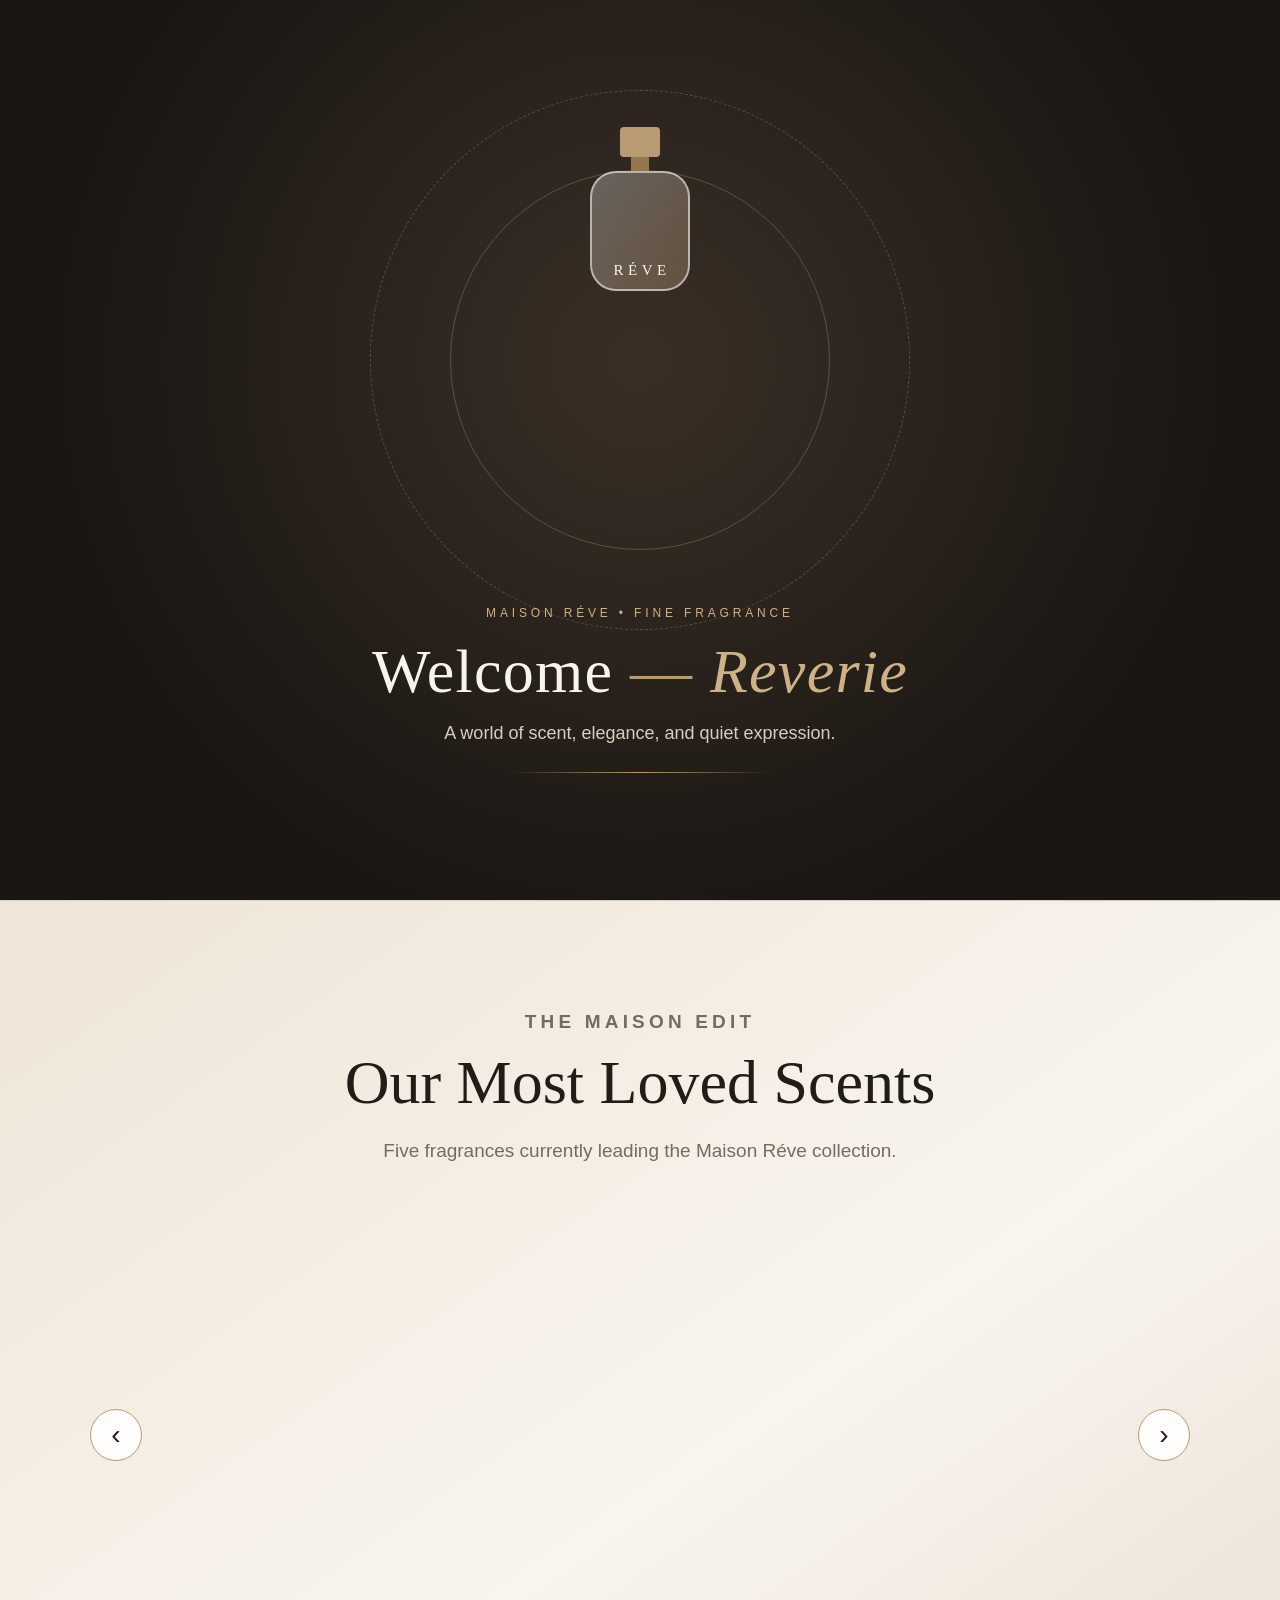
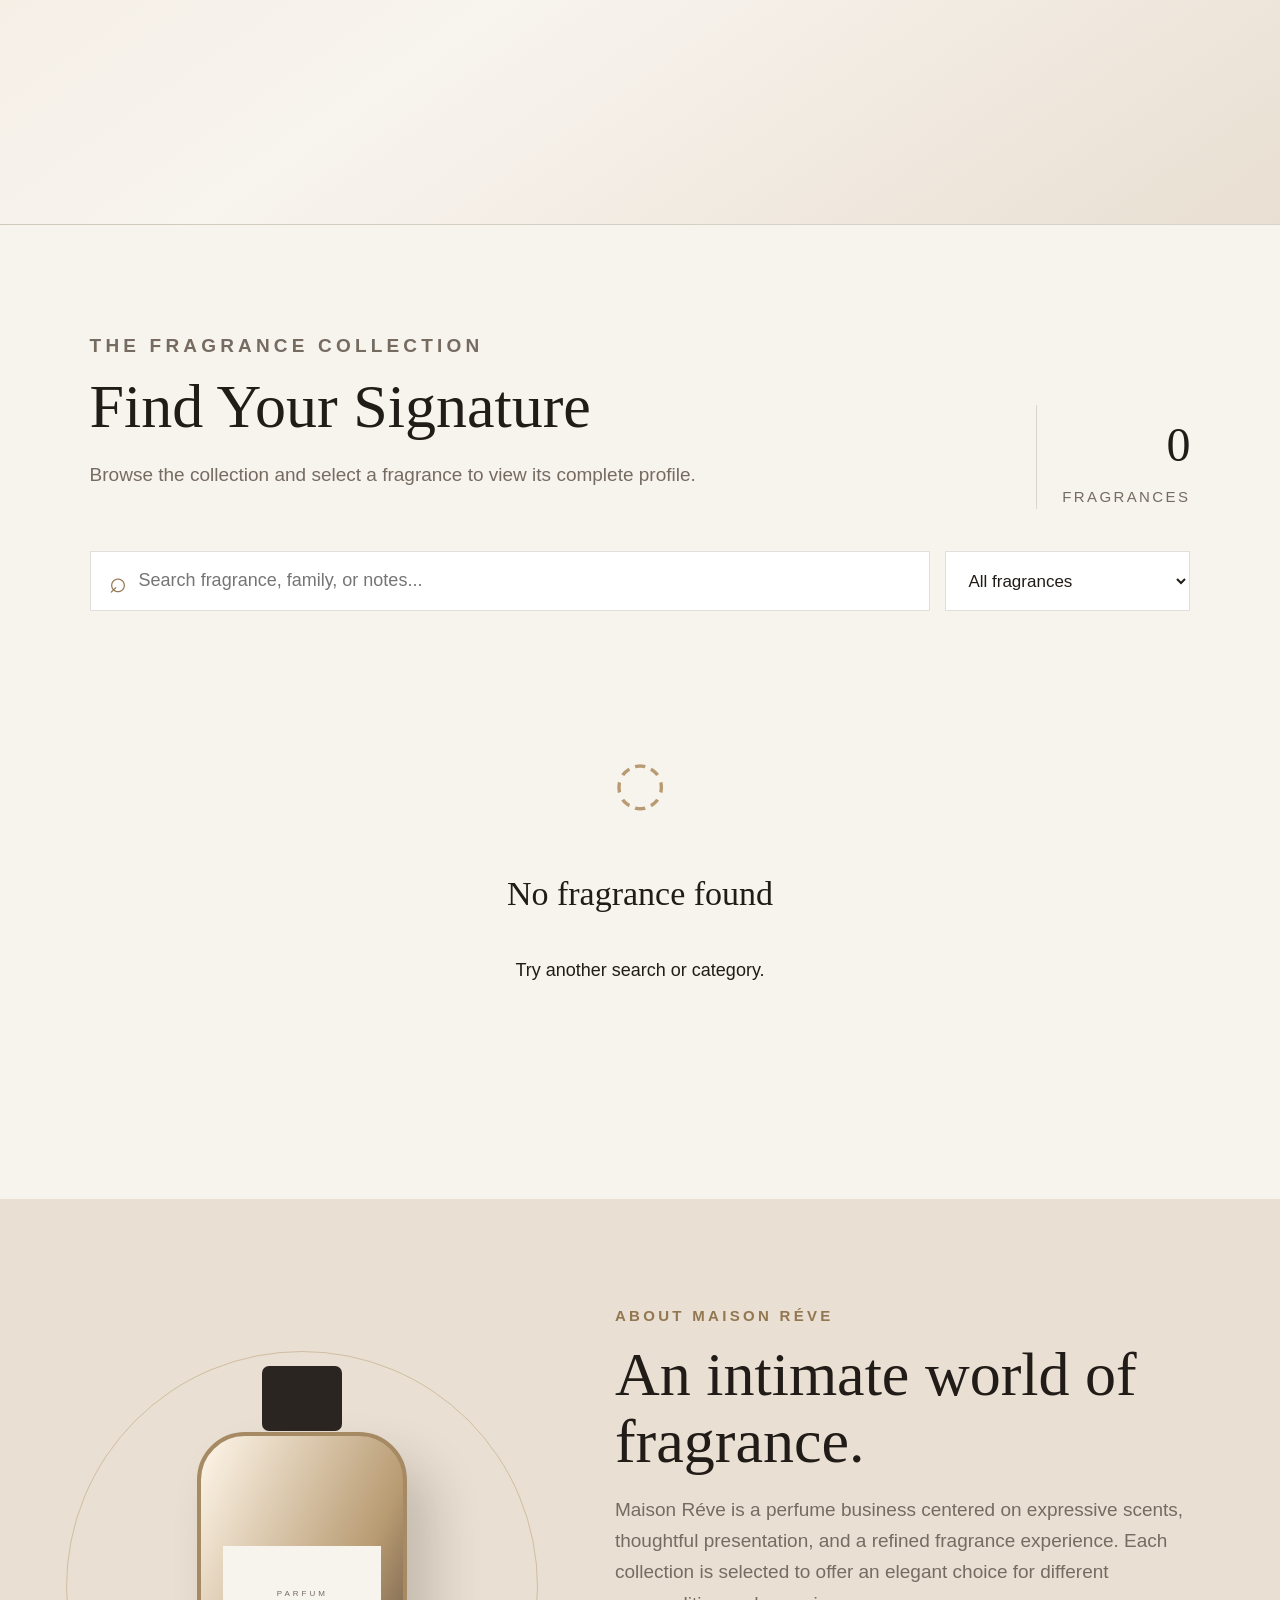
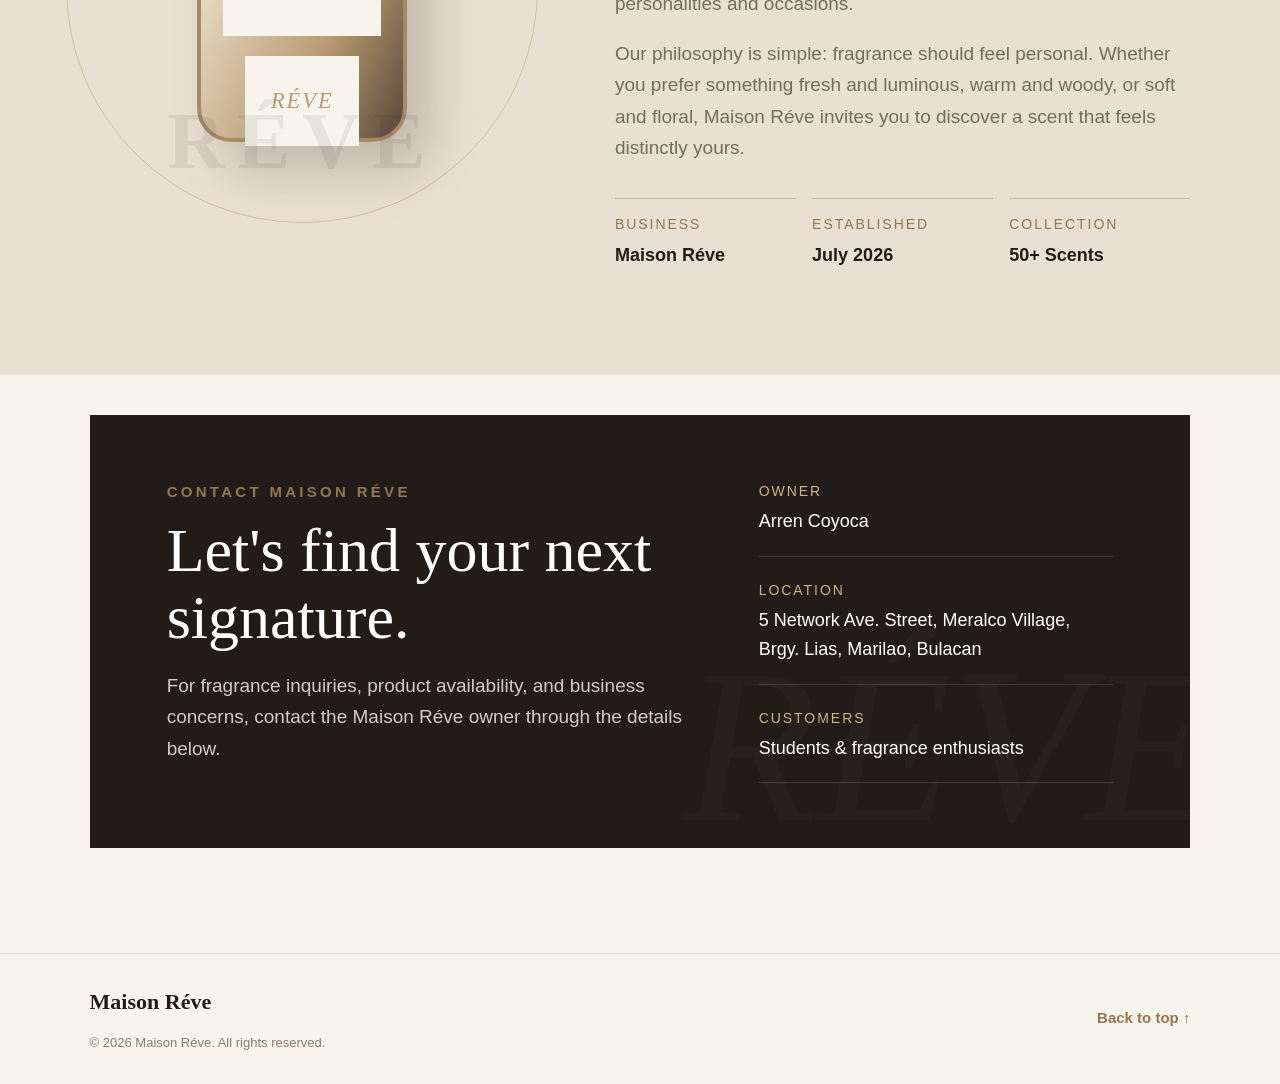
==== commit eaf710ce: "Revised - Front End" ====
--- a/dashboard.html
+++ b/dashboard.html
@@ -166,7 +166,7 @@
             <div>
               <p class="eyebrow">TAB 02</p>
               <h1>Stock Control</h1>
-              <p>Click a product to deduct units from the inventory. Every deduction is recorded as a sales transaction.</p>
+              <p>Add one or more fragrances to the sales cart, set each quantity, then complete the purchase in one checkout. A receipt is generated automatically.</p>
             </div>
             <svg class="hero-bottles" viewBox="0 0 300 200" aria-hidden="true">
               <use href="#bt-c" x="10" y="50" width="88" height="146" />
@@ -190,6 +190,11 @@
               </select>
               <span class="muted" id="scCount"></span>
             </div>
+            <!-- Sales cart summary: always visible while shopping the grid -->
+            <div class="cart-strip" id="cartSummaryStrip">
+              <div class="cart-strip-info"><span><b id="cartSummaryItems">0</b> products</span><span><b id="cartSummaryUnits">0</b> units</span><span>Total <b id="cartSummaryTotal">₱0</b></span></div>
+              <button type="button" class="btn dark" id="cartOpen">View Cart (<span id="cartCount">0</span>)</button>
+            </div>
             <div class="sc-grid" id="scGrid"></div>
             <div class="empty" id="scEmpty" hidden>No fragrances match your search.</div>
           </div>
@@ -223,7 +228,6 @@
               <div class="export">
                 <span>Print report:</span>
                 <button class="btn small" data-export="pdf">PDF</button>
-                <button class="btn small" data-export="png">PNG</button>
                 <button class="btn small" data-export="jpeg">JPEG</button>
               </div>
             </div>
@@ -268,6 +272,18 @@
               </div>
             </div>
           </div>
+
+          <!-- VOID ORDER: cancel / return an order; restocks inventory and removes it from revenue -->
+          <div class="panel" id="voidPanel">
+            <div class="an-head">
+              <div><h2>Void order</h2><p class="muted" id="voidNote"></p></div>
+              <label class="search void-search"><svg viewBox="0 0 24 24"><circle cx="11" cy="11" r="7" /><path d="M20 20l-4-4" /></svg>
+                <input id="voidSearch" type="search" placeholder="Search order ID, customer or product…" autocomplete="off" /></label>
+            </div>
+            <div class="void-list" id="voidList"></div>
+            <h3 class="void-sub">Voided orders</h3>
+            <div class="void-list voided" id="voidHistory"></div>
+          </div>
         </section>
 
         <!-- 04 ACCOUNTS -->
@@ -300,10 +316,6 @@
                 <tbody id="acBody"></tbody>
               </table>
             </div>
-            <p class="hint">
-              Demo data is stored in this browser only.
-              <button class="link" id="resetDemo">Reset demo data</button>
-            </p>
           </div>
         </section>
 
@@ -383,23 +395,87 @@
             <div><small>In stock</small><strong id="sdStock"></strong></div>
             <div><small>Unit price</small><strong id="sdPrice"></strong></div>
           </div>
-          <label class="sd-qty">Quantity to deduct
+          <label class="sd-qty">Quantity
             <div class="stepper">
               <button type="button" id="sdMinus" aria-label="Decrease">−</button>
               <input id="sdQty" type="number" min="1" step="1" value="1" inputmode="numeric" />
               <button type="button" id="sdPlus" aria-label="Increase">+</button>
             </div>
           </label>
+          <label class="sd-cust">Customer name (optional)<input id="sdCustomer" maxlength="40" placeholder="Walk-in customer" autocomplete="off" /></label>
           <div class="sd-sum">
-            <div><span>Units to deduct</span><strong id="sdUnits">1</strong></div>
+            <div><span>Units to add</span><strong id="sdUnits">1</strong></div>
             <div><span>Total sum</span><strong id="sdTotal"></strong></div>
-            <div><span>Remaining after deduction</span><strong id="sdAfter"></strong></div>
+            <div><span>Remaining after this sale</span><strong id="sdAfter"></strong></div>
           </div>
           <p class="error" id="sdError"></p>
           <div class="dlg-actions">
             <button type="button" class="btn" data-close>Cancel</button>
-            <button type="submit" class="btn dark" id="sdDeduct">Deduct Product</button>
-          </div>
+            <button type="submit" class="btn dark" id="sdDeduct">Add to Cart</button>
+          </div>
+        </div>
+      </form>
+    </dialog>
+
+    <!-- Sales cart: edit quantities, then complete one purchase for all items -->
+    <dialog id="cartDialog">
+      <form class="dlg cart" id="cartForm" novalidate>
+        <button type="button" class="dlg-x" data-close aria-label="Close">×</button>
+        <p class="eyebrow">SALES CART</p>
+        <h2>Complete Purchase</h2>
+        <div id="cartItems"></div>
+        <label class="cart-cust">Customer name (optional)<input id="cartCustomer" maxlength="40" placeholder="Walk-in customer" autocomplete="off" /></label>
+        <div class="sd-sum">
+          <div><span>Products</span><strong id="cartDialogTypes">0</strong></div>
+          <div><span>Units</span><strong id="cartDialogUnits">0</strong></div>
+          <div><span>Subtotal</span><strong id="cartDialogTotal">₱0</strong></div>
+          <div><span>Grand total</span><strong id="cartDialogGrand">₱0</strong></div>
+        </div>
+        <p class="error" id="cartError"></p>
+        <div class="dlg-actions">
+          <button type="button" class="btn" data-close>Keep Shopping</button>
+          <button type="submit" class="btn dark">Complete Purchase</button>
+        </div>
+      </form>
+    </dialog>
+
+    <!-- Receipt generator output (print / save as PDF from the browser print dialog) -->
+    <dialog id="receiptDialog">
+      <div class="dlg receipt-dlg">
+        <button type="button" class="dlg-x" data-close aria-label="Close">×</button>
+        <div id="receiptPreview"></div>
+        <div class="dlg-actions">
+          <button type="button" class="btn" data-close>Close</button>
+          <button type="button" class="btn dark" id="receiptPrint">Print / Save PDF</button>
+        </div>
+      </div>
+    </dialog>
+
+    <!-- Void order dialog -->
+    <dialog id="voidDialog">
+      <form class="dlg voiding" id="voidForm" novalidate>
+        <button type="button" class="dlg-x" data-close aria-label="Close">×</button>
+        <p class="eyebrow">VOID ORDER</p>
+        <h2 id="voidTitle"></h2>
+        <div id="voidSummary" class="void-summary"></div>
+        <label class="full">Reason *
+          <select id="voidReason">
+            <option value="">Select a reason…</option>
+            <option>Customer cancelled the order</option>
+            <option>Returned by customer</option>
+            <option>Damaged or defective product</option>
+            <option>Wrong item or wrong quantity</option>
+            <option>Payment failed or refunded</option>
+            <option>Encoding / cashier error</option>
+            <option>Duplicate transaction</option>
+          </select>
+        </label>
+        <label class="void-check"><input type="checkbox" id="voidRestock" checked /> Return the items to inventory stock</label>
+        <label class="full">Note (optional)<input id="voidExtra" maxlength="80" placeholder="Anything the team should know" /></label>
+        <p class="error" id="voidError"></p>
+        <div class="dlg-actions">
+          <button type="button" class="btn" data-close>Cancel</button>
+          <button type="submit" class="btn danger">Void Order</button>
         </div>
       </form>
     </dialog>
@@ -420,7 +496,7 @@
     <div class="tooltip" id="tip" hidden></div>
     <div class="toasts" id="toasts" aria-live="polite"></div>
 
-    <script src="js/store.js"></script>
+    <script src="js/api.js"></script>
     <script src="js/dashboard.js"></script>
   </body>
 </html>
--- a/css/dashboard.css
+++ b/css/dashboard.css
@@ -1490,3 +1490,60 @@
     max-width: 220px;
   }
 }
+
+/* =========================================================
+   STOCK CONTROL — sales cart, receipt, and void order
+   ========================================================= */
+.cart-strip { display: flex; align-items: center; justify-content: space-between; gap: 14px; flex-wrap: wrap; margin: 4px 0 18px; padding: 12px 18px;
+  background: #fff; border: 1px solid rgba(184, 155, 114, .35); border-left: 3px solid #b89b72; transition: .3s; }
+.cart-strip.has-items { background: #fbf6ee; }
+.cart-strip-info { display: flex; gap: 22px; flex-wrap: wrap; color: #756b61; }
+.cart-strip-info b { color: #211c18; }
+.sc-card.in-cart { outline: 2px solid #b89b72; }
+.cart-chip { position: absolute; right: 10px; bottom: 10px; background: #211c18; color: #fff; font-size: 12px; padding: 3px 10px; border-radius: 20px; }
+.sd-cust, .cart-cust { display: block; margin-top: 14px; font-weight: 700; font-size: 14px; }
+.sd-cust input, .cart-cust input, .voiding select, .voiding input[type=text], .voiding .full input { width: 100%; margin-top: 6px; height: 42px; padding: 0 12px; border: 1px solid #d4cbc0; background: #fff; font: inherit; }
+.dlg.cart { width: min(640px, 94vw); }
+.cart-item { display: grid; grid-template-columns: 56px 1fr auto auto 28px; gap: 12px; align-items: center; padding: 10px 0; border-bottom: 1px solid #eee7dc; }
+.cart-item img { width: 56px; height: 56px; object-fit: cover; }
+.cart-item-info small { display: block; color: #756b61; }
+.cart-stepper { display: flex; align-items: center; gap: 8px; }
+.cart-stepper button, .cart-remove { width: 28px; height: 28px; border: 1px solid #d4cbc0; background: #fff; cursor: pointer; }
+.cart-remove { border: 0; font-size: 20px; color: #9b4e3c; }
+.cart-empty { text-align: center; padding: 30px 10px; color: #756b61; }
+.cart-empty span { display: block; font-size: 30px; color: #b89b72; }
+@media (max-width: 560px) { .cart-item { grid-template-columns: 48px 1fr auto; } .cart-line-total { grid-column: 2; } }
+
+/* receipt card (preview in the dialog; print layout is built in printReceipt) */
+.receipt-dlg { width: min(460px, 94vw); }
+.receipt-card { background: #fffdf9; border: 1px dashed #cdbfa9; padding: 26px 24px; }
+.receipt-brand { text-align: center; font: 26px Georgia, serif; letter-spacing: .16em; }
+.receipt-brand em { color: #927751; }
+.receipt-kicker { display: block; text-align: center; color: #927751; letter-spacing: .18em; font-weight: 700; margin-top: 4px; }
+.receipt-rule { height: 1px; background: #ddd3c4; margin: 18px 0; }
+.receipt-meta { display: flex; justify-content: space-between; font-size: 12px; color: #756b61; }
+.receipt-meta strong, .receipt-customer strong { color: #211c18; }
+.receipt-customer { margin: 14px 0; }
+.receipt-customer small { display: block; color: #927751; letter-spacing: .15em; font-weight: 700; }
+.receipt-card table { width: 100%; border-collapse: collapse; }
+.receipt-card td { padding: 8px 0; border-bottom: 1px solid #eee7dc; vertical-align: top; }
+.receipt-card td:last-child { text-align: right; font-weight: 700; }
+.receipt-card td small { display: block; color: #756b61; }
+.receipt-total { display: flex; justify-content: space-between; align-items: center; margin-top: 16px; padding-top: 14px; border-top: 2px solid #211c18; }
+.receipt-total strong { font: 24px Georgia, serif; color: #927751; }
+.receipt-note { margin: 18px 0 0; text-align: center; color: #756b61; font-size: 13px; }
+
+/* void order panel */
+.void-search { max-width: 340px; }
+.void-sub { margin: 26px 0 8px; font: 400 20px Georgia, serif; }
+.void-list { display: grid; gap: 8px; }
+.void-row { display: grid; grid-template-columns: 1fr auto auto; gap: 16px; align-items: center; padding: 12px 14px; background: #fff; border: 1px solid #eee7dc; }
+.void-row small, .void-row span { display: block; color: #756b61; font-size: 13px; }
+.void-actions { display: flex; gap: 8px; }
+.voided .void-row { opacity: .75; background: #faf5ef; }
+.struck { text-decoration: line-through; color: #9b4e3c; }
+.void-summary { margin: 12px 0; padding: 12px 14px; background: #faf5ef; border-left: 3px solid #b89b72; }
+.void-summary div { display: flex; justify-content: space-between; padding: 3px 0; }
+.void-total { border-top: 1px solid #ddd3c4; margin-top: 6px; padding-top: 8px !important; font-weight: 800; color: #9b4e3c; }
+.void-check { display: flex; align-items: center; gap: 10px; margin: 14px 0; font-weight: 600; }
+@media (max-width: 640px) { .void-row { grid-template-columns: 1fr; } }
